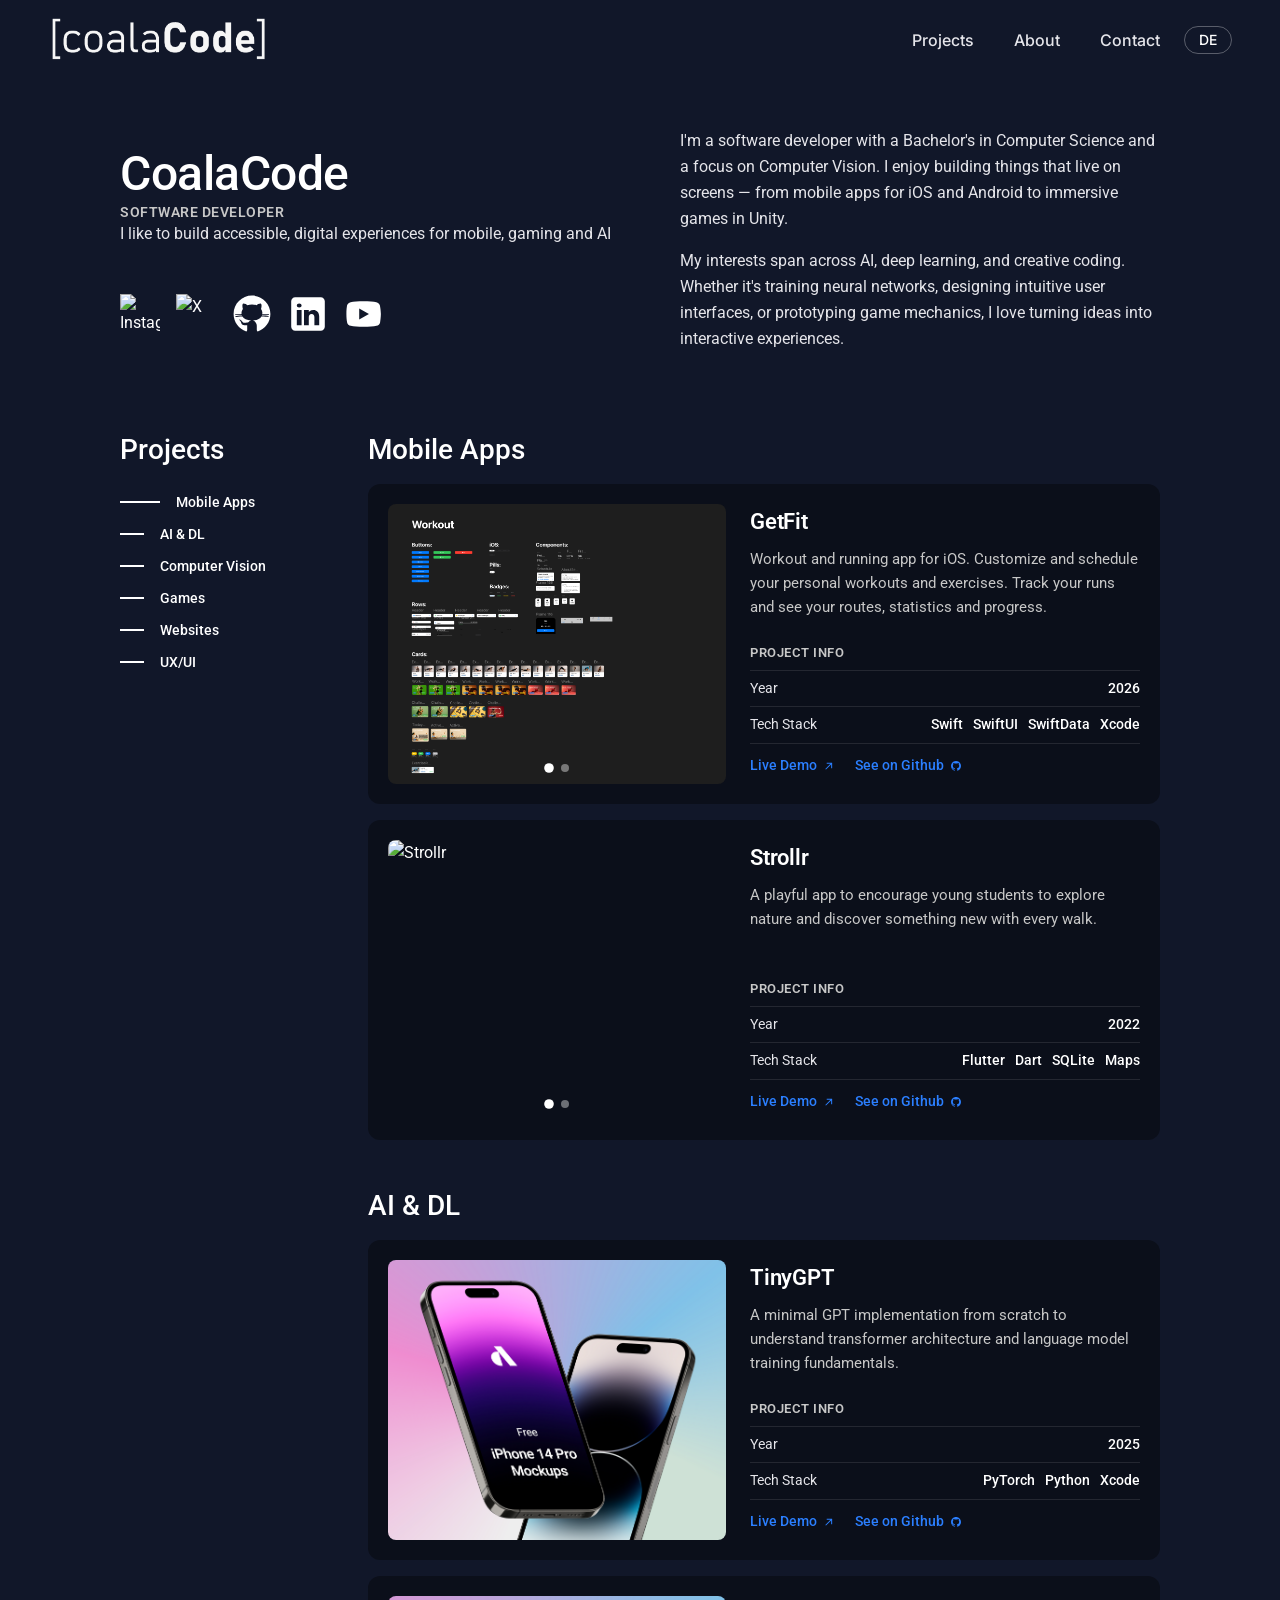
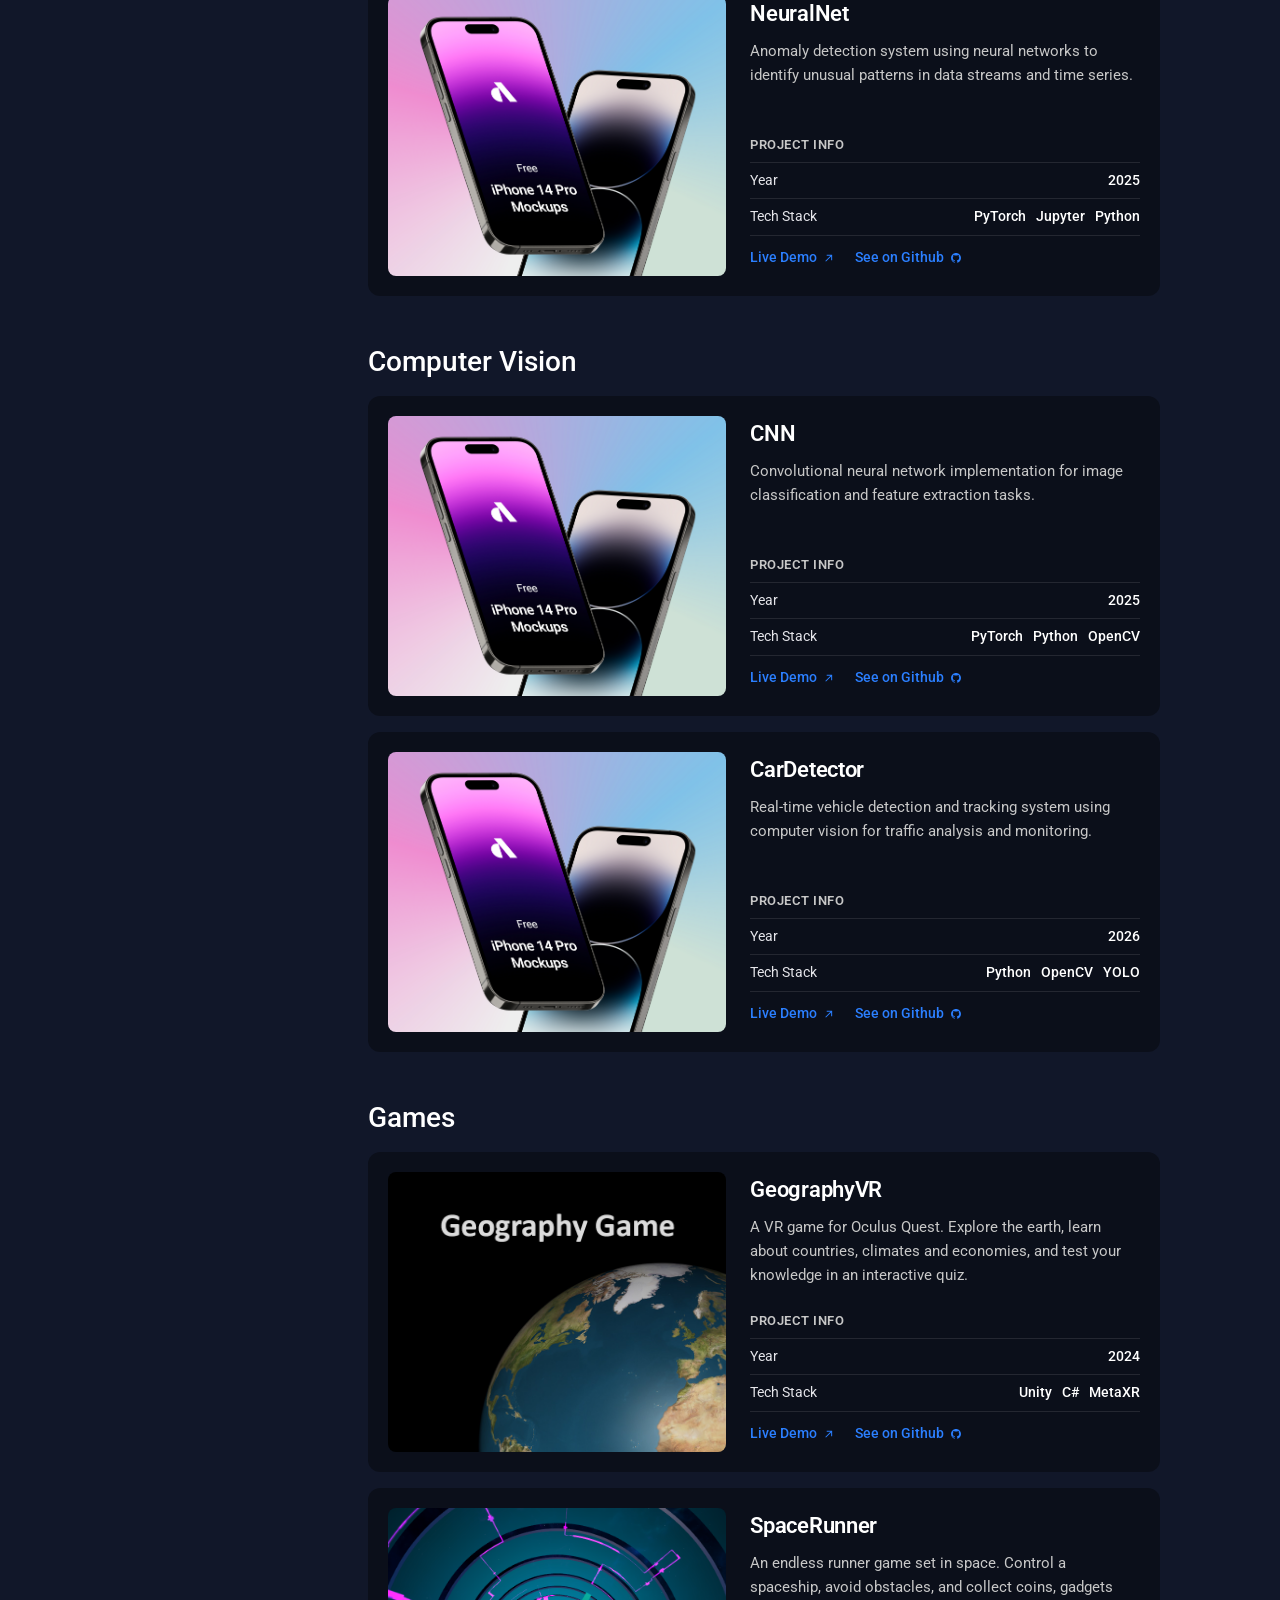
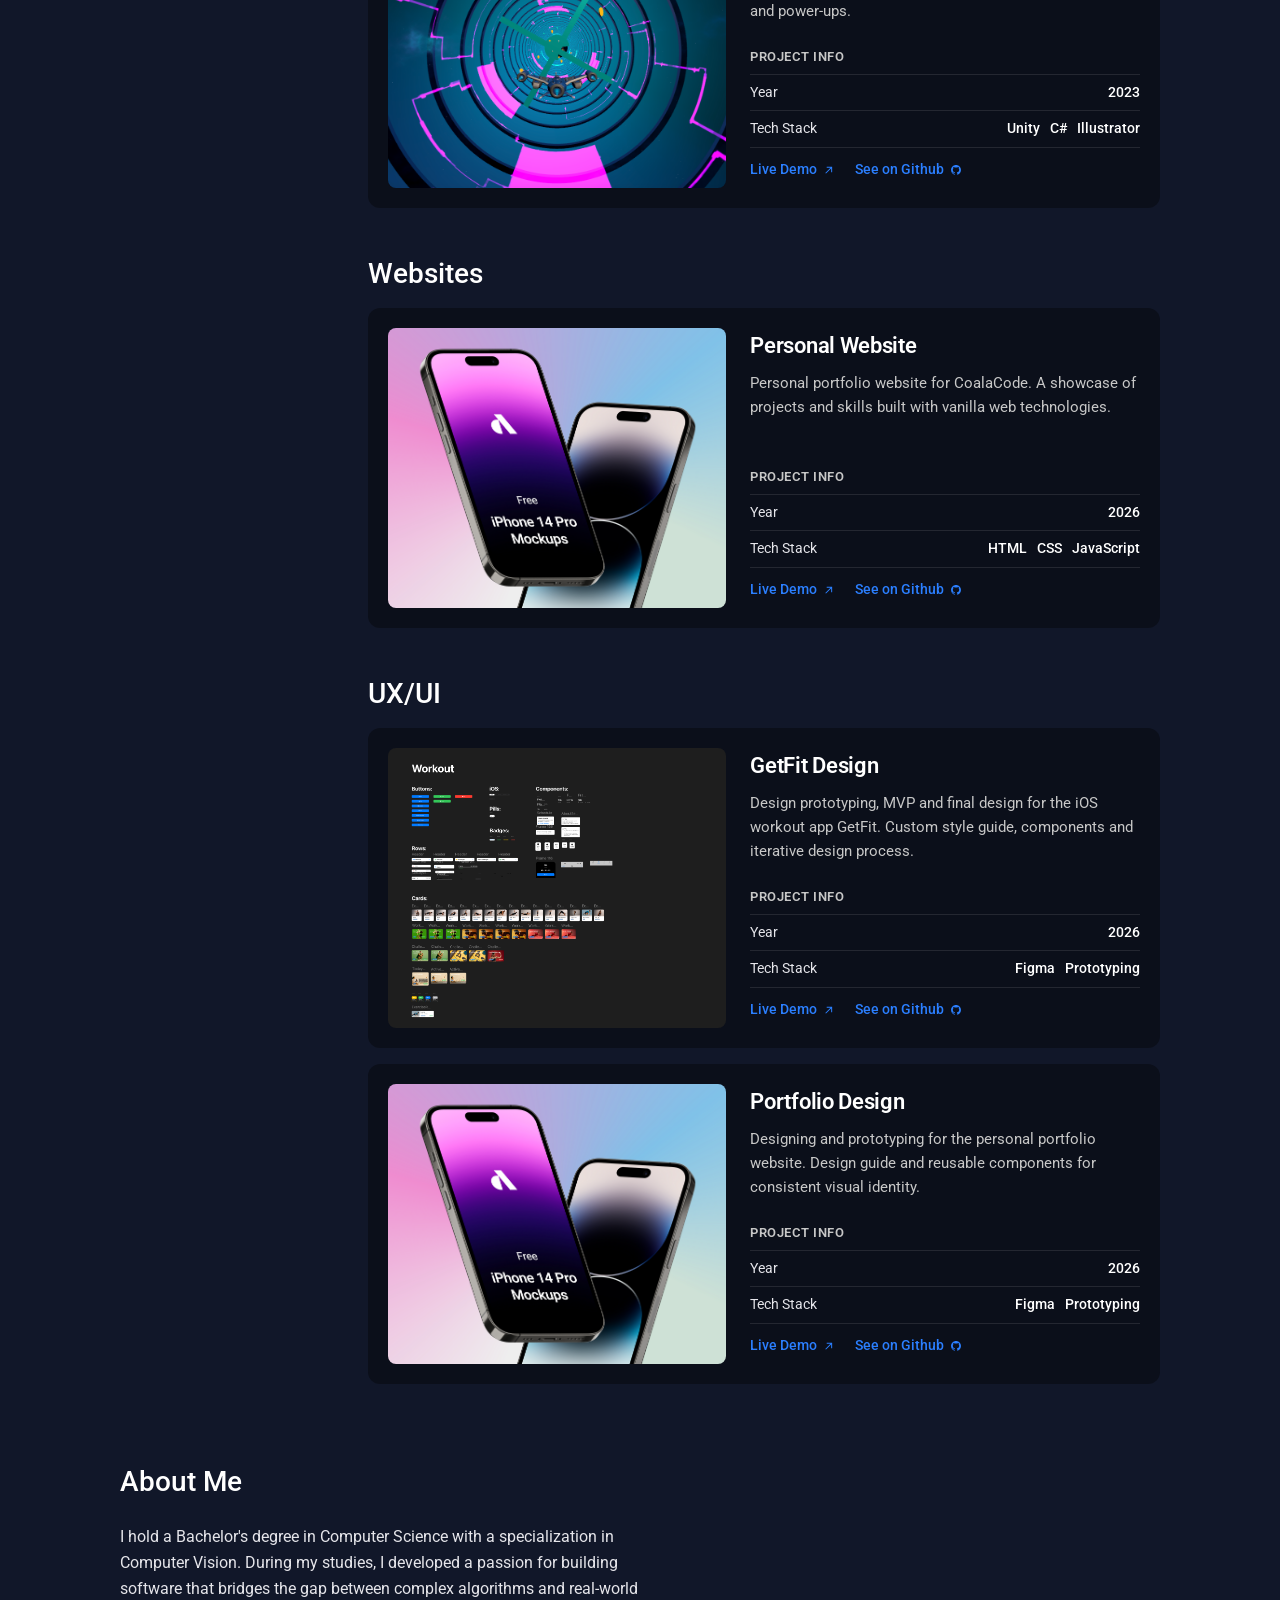
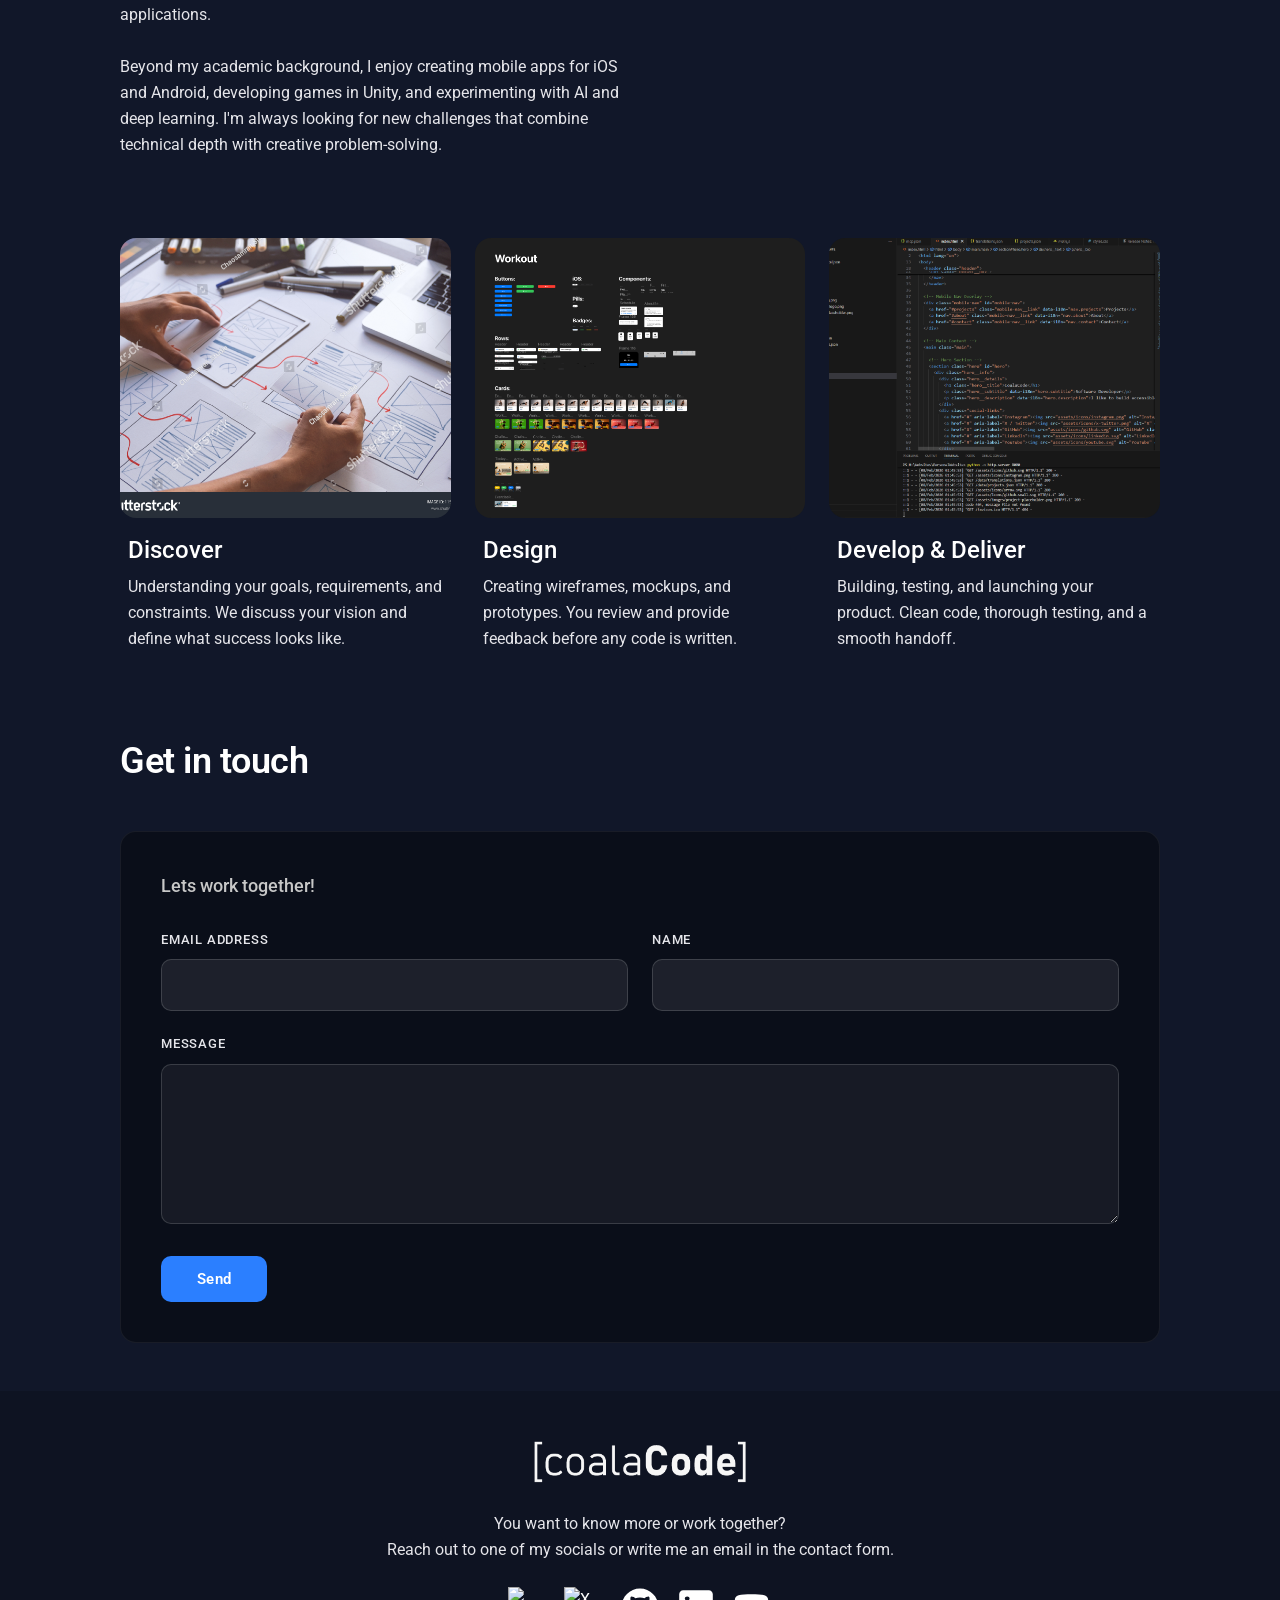
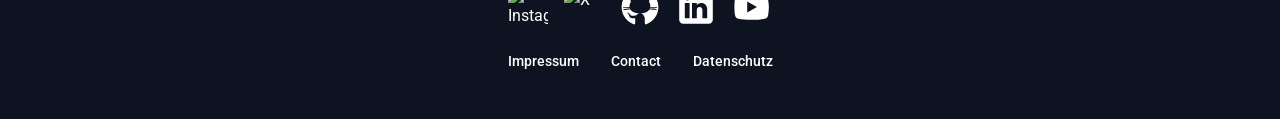
==== index.html @ c2a32855 "Basic Website Setup" ====
<!DOCTYPE html>
<html lang="en">
<head>
  <meta charset="UTF-8">
  <meta name="viewport" content="width=device-width, initial-scale=1.0">
  <title>CoalaCode - Software Developer</title>
  <meta name="description" content="CoalaCode - Software Developer portfolio. Building accessible, digital experiences for mobile, gaming and AI.">
  <link rel="preconnect" href="https://fonts.googleapis.com">
  <link rel="preconnect" href="https://fonts.gstatic.com" crossorigin>
  <link href="https://fonts.googleapis.com/css2?family=Inter:wght@400;500&family=Roboto:wght@400;500;600&display=swap" rel="stylesheet">
  <link rel="stylesheet" href="css/styles.css">
</head>
<body>

  <div id="top"></div>

  <!-- Header -->
  <header class="header">
    <a href="#top" class="header__logo-link">
      <img src="assets/images/personal-logo.png" alt="CoalaCode Logo" class="header__logo">
    </a>
    <nav class="header__nav">
      <div class="header__links">
        <a href="#projects" class="header__link" data-i18n="nav.projects">Projects</a>
        <a href="#about" class="header__link" data-i18n="nav.about">About</a>
        <a href="#contact" class="header__link" data-i18n="nav.contact">Contact</a>
      </div>
      <span class="header__lang" id="lang-toggle">DE</span>
      <button class="header__hamburger" aria-label="Toggle menu">
        <span></span>
        <span></span>
        <span></span>
      </button>
    </nav>
  </header>

  <!-- Mobile Nav Overlay -->
  <div class="mobile-nav" id="mobile-nav">
    <a href="#projects" class="mobile-nav__link" data-i18n="nav.projects">Projects</a>
    <a href="#about" class="mobile-nav__link" data-i18n="nav.about">About</a>
    <a href="#contact" class="mobile-nav__link" data-i18n="nav.contact">Contact</a>
  </div>

  <!-- Main Content -->
  <main class="main">

    <!-- Hero Section -->
    <section class="hero" id="hero">
      <div class="hero__info">
        <div class="hero__details">
          <h1 class="hero__title">CoalaCode</h1>
          <p class="hero__subtitle" data-i18n="hero.subtitle">Software Developer</p>
          <p class="hero__description" data-i18n="hero.description">I like to build accessible, digital experiences for mobile, gaming and AI</p>
        </div>
        <div class="social-links">
          <a href="#" aria-label="Instagram"><img src="assets/icons/instagram.png" alt="Instagram" class="social-links__icon"></a>
          <a href="#" aria-label="X / Twitter"><img src="assets/icons/x-twitter.png" alt="X" class="social-links__icon"></a>
          <a href="#" aria-label="GitHub"><img src="assets/icons/github.svg" alt="GitHub" class="social-links__icon"></a>
          <a href="#" aria-label="LinkedIn"><img src="assets/icons/linkedin.svg" alt="LinkedIn" class="social-links__icon"></a>
          <a href="#" aria-label="YouTube"><img src="assets/icons/youtube.svg" alt="YouTube" class="social-links__icon"></a>
        </div>
      </div>
      <div class="hero__text">
        <p class="hero__bio" data-i18n="hero.bio1">I'm a software developer with a Bachelor's in Computer Science and a focus on Computer Vision. I enjoy building things that live on screens — from mobile apps for iOS and Android to immersive games in Unity.</p>
        <p class="hero__bio" data-i18n="hero.bio2">My interests span across AI, deep learning, and creative coding. Whether it's training neural networks, designing intuitive user interfaces, or prototyping game mechanics, I love turning ideas into interactive experiences.</p>
      </div>
    </section>

    <!-- Projects Section -->
    <section class="projects" id="projects">
      <aside class="project-list">
        <h2 class="project-list__title" data-i18n="projectList.title">Projects</h2>
        <nav class="project-list__categories" id="project-categories">
          <!-- Categories rendered by JS -->
        </nav>
      </aside>
      <div class="project-cards" id="project-cards">
        <!-- Project cards rendered by JS -->
      </div>
    </section>

    <!-- About Section -->
    <section class="about" id="about">
      <h2 class="about__title" data-i18n="about.title">Hallo</h2>
      <div class="about__text">
        <p data-i18n="about.text1">I hold a Bachelor's degree in Computer Science with a specialization in Computer Vision. During my studies, I developed a passion for building software that bridges the gap between complex algorithms and real-world applications.</p>
        <br>
        <p data-i18n="about.text2">Beyond my academic background, I enjoy creating mobile apps for iOS and Android, developing games in Unity, and experimenting with AI and deep learning. I'm always looking for new challenges that combine technical depth with creative problem-solving.</p>
      </div>
    </section>

    <!-- How I Build Section -->
    <section class="build">
      <div class="build-card">
        <div class="build-card__image-wrapper">
          <img src="assets/images/build-img.png" alt="Build step 1" class="build-card__image">
        </div>
        <div class="build-card__content">
          <h3 class="build-card__title" data-i18n="build.step1Title">Discover</h3>
          <p class="build-card__description" data-i18n="build.step1Desc">Understanding your goals, requirements, and constraints. We discuss your vision and define what success looks like.</p>
        </div>
      </div>
      <div class="build-card">
        <div class="build-card__image-wrapper">
          <img src="assets/images/FigmaWorkouts.png" alt="Build step 2" class="build-card__image">
        </div>
        <div class="build-card__content">
          <h3 class="build-card__title" data-i18n="build.step2Title">Design</h3>
          <p class="build-card__description" data-i18n="build.step2Desc">Creating wireframes, mockups, and prototypes. You review and provide feedback before any code is written.</p>
        </div>
      </div>
      <div class="build-card">
        <div class="build-card__image-wrapper">
          <img src="assets/images/VSCodeFull.png" alt="Build step 3" class="build-card__image">
        </div>
        <div class="build-card__content">
          <h3 class="build-card__title" data-i18n="build.step3Title">Develop & Deliver</h3>
          <p class="build-card__description" data-i18n="build.step3Desc">Building, testing, and launching your product. Clean code, thorough testing, and a smooth handoff.</p>
        </div>
      </div>
    </section>

    <!-- Contact Section -->
    <section class="contact" id="contact">
      <h2 class="contact__title" data-i18n="contact.title">Get in touch</h2>
      <form class="contact__form" action="https://formspree.io/f/xpqzpgpw" method="POST">
        <p class="contact__form-intro" data-i18n="contact.intro">Lets work together!</p>
        <div class="contact__field">
          <label class="contact__label" for="email" data-i18n="contact.emailLabel">Email Address</label>
          <input class="contact__input" type="email" id="email" name="email" required>
        </div>
        <div class="contact__field">
          <label class="contact__label" for="name" data-i18n="contact.nameLabel">Name</label>
          <input class="contact__input" type="text" id="name" name="name" required>
        </div>
        <div class="contact__field contact__field--message">
          <label class="contact__label" for="message" data-i18n="contact.messageLabel">Message</label>
          <textarea class="contact__textarea" id="message" name="message" required></textarea>
        </div>
        <div class="contact__submit-row">
          <button class="contact__submit" type="submit" data-i18n="contact.send">Send</button>
        </div>
      </form>
    </section>

  </main>

  <!-- Footer -->
  <footer class="footer">
    <img src="assets/images/personal-logo.png" alt="CoalaCode Logo" class="footer__logo">
    <p class="footer__text" data-i18n-html="footer.text">You want to know more or work together?<br>Reach out to one of my socials or write me an email in the contact form.</p>
    <div class="social-links">
      <a href="#" aria-label="Instagram"><img src="assets/icons/instagram.png" alt="Instagram" class="social-links__icon"></a>
      <a href="#" aria-label="X / Twitter"><img src="assets/icons/x-twitter.png" alt="X" class="social-links__icon"></a>
      <a href="#" aria-label="GitHub"><img src="assets/icons/github.svg" alt="GitHub" class="social-links__icon"></a>
      <a href="#" aria-label="LinkedIn"><img src="assets/icons/linkedin.svg" alt="LinkedIn" class="social-links__icon"></a>
      <a href="#" aria-label="YouTube"><img src="assets/icons/youtube.svg" alt="YouTube" class="social-links__icon"></a>
    </div>
    <nav class="footer__legal">
      <a href="#" class="footer__legal-link" data-i18n="footer.impressum">Impressum</a>
      <a href="#contact" class="footer__legal-link" data-i18n="footer.contact">Contact</a>
      <a href="#" class="footer__legal-link" data-i18n="footer.datenschutz">Datenschutz</a>
    </nav>
  </footer>

  <script src="js/main.js"></script>
</body>
</html>
---- css/styles.css ----
/* ========================================
   CSS Custom Properties
   ======================================== */
:root {
  /* Colors */
  --color-bg: #111729;
  --color-card-bg: rgba(0, 0, 0, 0.37);
  --color-card-bg-light: rgba(0, 0, 0, 0.18);
  --color-white: #ffffff;
  --color-offwhite: #c7c7c7;
  --color-gray-light: #e5e5ea;
  --color-gray-dark: #484848;
  --color-blue: #2b7fff;
  --color-input-bg: #f7f7f7;

  /* Fonts */
  --font-roboto: 'Roboto', sans-serif;
  --font-inter: 'Inter', sans-serif;

  /* Spacing (8px base scale) */
  --spacing-xs: 4px;
  --spacing-sm: 8px;
  --spacing-md: 16px;
  --spacing-lg: 24px;
  --spacing-xl: 48px;
  --spacing-xxl: 80px;

  /* Border radius */
  --radius-sm: 4px;
  --radius-md: 8px;
  --radius-lg: 16px;
  --radius-pill: 100px;

  /* Max width */
  --max-width: 1440px;
}

/* ========================================
   Reset & Base
   ======================================== */
*,
*::before,
*::after {
  margin: 0;
  padding: 0;
  box-sizing: border-box;
}

html {
  scroll-behavior: smooth;
  scroll-padding-top: 80px;
}

body {
  font-family: var(--font-roboto);
  background-color: var(--color-bg);
  color: var(--color-white);
  line-height: 1.6;
  -webkit-font-smoothing: antialiased;
  -moz-osx-font-smoothing: grayscale;
}

a {
  text-decoration: none;
  color: inherit;
}

ul, ol {
  list-style: none;
}

img {
  max-width: 100%;
  display: block;
}

/* ========================================
   Header
   ======================================== */
.header {
  display: flex;
  align-items: center;
  justify-content: space-between;
  padding: 16px 48px;
  max-width: var(--max-width);
  margin: 0 auto;
  width: 100%;
  position: sticky;
  top: 0;
  z-index: 100;
  background-color: var(--color-bg);
}

.header__logo {
  height: 48px;
  width: auto;
}

.header__nav {
  display: flex;
  align-items: center;
  gap: var(--spacing-lg);
}

.header__links {
  display: flex;
  align-items: center;
  gap: 40px;
}

.header__link {
  font-family: var(--font-inter);
  font-weight: 500;
  font-size: 16px;
  line-height: 24px;
  color: var(--color-gray-light);
  transition: opacity 0.2s ease;
}

.header__link:hover {
  opacity: 0.7;
}

/* Language Toggle */
.header__lang {
  font-family: var(--font-inter);
  font-weight: 500;
  font-size: 14px;
  line-height: 1;
  color: var(--color-white);
  cursor: pointer;
  border: 1.5px solid rgba(255, 255, 255, 0.3);
  border-radius: var(--radius-pill);
  padding: 6px 14px;
  transition: border-color 0.2s ease, background-color 0.2s ease;
  user-select: none;
}

.header__lang:hover {
  border-color: var(--color-blue);
  background-color: rgba(43, 127, 255, 0.1);
}

/* ========================================
   Main Content
   ======================================== */
.main {
  display: flex;
  flex-direction: column;
  gap: var(--spacing-xxl);
  padding: var(--spacing-xl) 120px;
  max-width: var(--max-width);
  margin: 0 auto;
  width: 100%;
}

/* ========================================
   Hero Section
   ======================================== */
.hero {
  display: flex;
  align-items: center;
  justify-content: space-between;
  gap: var(--spacing-xl);
}

.hero__info {
  display: flex;
  flex-direction: column;
  gap: var(--spacing-xl);
}

.hero__title {
  font-family: var(--font-roboto);
  font-weight: 500;
  font-size: 48px;
  line-height: 1.15;
  letter-spacing: -0.5px;
}

.hero__subtitle {
  font-family: var(--font-roboto);
  font-weight: 600;
  font-size: 14px;
  line-height: 20px;
  letter-spacing: 0.5px;
  text-transform: uppercase;
  color: var(--color-offwhite);
}

.hero__description {
  font-family: var(--font-roboto);
  font-weight: 400;
  font-size: 16px;
  line-height: 24px;
  color: var(--color-gray-light);
}

.hero__text {
  display: flex;
  flex-direction: column;
  gap: var(--spacing-md);
  max-width: 480px;
}

.hero__bio {
  font-family: var(--font-roboto);
  font-weight: 400;
  font-size: 16px;
  line-height: 26px;
  color: var(--color-gray-light);
}

.hero__bio a {
  color: var(--color-blue);
}

.hero__bio a:hover {
  text-decoration: underline;
}

/* ========================================
   Social Media Links
   ======================================== */
.social-links {
  display: flex;
  align-items: center;
  gap: var(--spacing-md);
}

.social-links__icon {
  width: 40px;
  height: 40px;
  transition: opacity 0.2s ease;
}

.social-links__icon:hover {
  opacity: 0.7;
}

/* ========================================
   Projects Section
   ======================================== */
.projects {
  display: flex;
  gap: var(--spacing-xl);
  align-items: flex-start;
}

/* Project List (Left Sidebar) */
.project-list {
  display: flex;
  flex-direction: column;
  gap: var(--spacing-lg);
  flex-shrink: 0;
  position: sticky;
  top: 80px;
  align-self: flex-start;
  width: 200px;
}

.project-list__title {
  font-weight: 500;
  font-size: 28px;
  line-height: 36px;
}

.project-list__categories {
  display: flex;
  flex-direction: column;
  gap: 12px;
}

.project-list__category {
  display: flex;
  align-items: center;
  gap: var(--spacing-md);
  cursor: pointer;
  transition: opacity 0.2s ease;
}

.project-list__category:hover {
  opacity: 0.7;
}

.project-list__category-line {
  width: 24px;
  height: 2px;
  background-color: var(--color-white);
  transition: width 0.3s ease;
}

.project-list__category--active .project-list__category-line {
  width: 40px;
}

.project-list__category-name {
  font-weight: 500;
  font-size: 14px;
  line-height: 20px;
  color: var(--color-white);
}

/* Project Cards Container */
.project-cards {
  display: flex;
  flex-direction: column;
  gap: var(--spacing-xl);
  flex: 1;
}

.project-category {
  display: flex;
  flex-direction: column;
  gap: var(--spacing-md);
}

.project-category__title {
  font-weight: 500;
  font-size: 28px;
  line-height: 36px;
}

/* Project Card */
.project-card {
  display: flex;
  gap: var(--spacing-lg);
  align-items: stretch;
  padding: 20px;
  background: var(--color-card-bg);
  border-radius: 12px;
  min-height: 320px;
}

.project-card__image-wrapper {
  flex: 0 0 45%;
  border-radius: 8px;
  overflow: hidden;
  position: relative;
}

.project-card__image {
  width: 100%;
  height: 100%;
  object-fit: cover;
  position: absolute;
  top: 0;
  left: 0;
  opacity: 0;
  transition: opacity 0.3s ease, transform 0.3s ease;
  pointer-events: none;
}

.project-card__image--active {
  opacity: 1;
  pointer-events: auto;
}

.project-card:hover .project-card__image--active {
  transform: scale(1.03);
}

/* Carousel Arrows */
.project-card__arrow {
  position: absolute;
  top: 50%;
  transform: translateY(-50%);
  width: 36px;
  height: 36px;
  background: rgba(0, 0, 0, 0.5);
  border: none;
  border-radius: 50%;
  color: var(--color-white);
  cursor: pointer;
  display: flex;
  align-items: center;
  justify-content: center;
  opacity: 0;
  transition: opacity 0.2s ease, background-color 0.2s ease;
  z-index: 10;
}

.project-card__image-wrapper:hover .project-card__arrow {
  opacity: 1;
}

.project-card__arrow:hover {
  background: rgba(0, 0, 0, 0.7);
}

.project-card__arrow--prev {
  left: 12px;
}

.project-card__arrow--next {
  right: 12px;
}

/* Carousel Dots */
.project-card__dots {
  position: absolute;
  bottom: 12px;
  left: 50%;
  transform: translateX(-50%);
  display: flex;
  gap: 8px;
  z-index: 10;
}

.project-card__dot {
  width: 8px;
  height: 8px;
  border-radius: 50%;
  background: rgba(255, 255, 255, 0.4);
  cursor: pointer;
  transition: background-color 0.2s ease, transform 0.2s ease;
}

.project-card__dot:hover {
  background: rgba(255, 255, 255, 0.7);
}

.project-card__dot--active {
  background: var(--color-white);
  transform: scale(1.2);
}

.project-card__info {
  flex: 1;
  display: flex;
  flex-direction: column;
  justify-content: space-between;
  padding: 4px 0;
}

.project-card__header {
  font-weight: 600;
  font-size: 22px;
  line-height: 1.3;
  letter-spacing: -0.3px;
}

.project-card__description {
  font-weight: 400;
  font-size: 15px;
  line-height: 1.6;
  color: var(--color-offwhite);
  margin-top: 10px;
}

.project-card__details {
  display: flex;
  flex-direction: column;
  gap: 8px;
  margin-top: auto;
  padding-top: var(--spacing-md);
}

.project-card__details-title {
  font-weight: 600;
  font-size: 13px;
  line-height: 1.4;
  text-transform: uppercase;
  letter-spacing: 0.5px;
  color: var(--color-offwhite);
}

.project-card__details-list {
  border-bottom: 1px solid rgba(255, 255, 255, 0.1);
}

.project-card__detail-row {
  display: flex;
  align-items: center;
  justify-content: space-between;
  padding: 8px 0;
  border-top: 1px solid rgba(255, 255, 255, 0.1);
  font-size: 14px;
  line-height: 1.4;
}

.project-card__detail-label {
  color: var(--color-gray-light);
  font-weight: 400;
}

.project-card__detail-value {
  color: var(--color-white);
  font-weight: 500;
}

.project-card__detail-icons {
  display: flex;
  align-items: center;
  gap: 10px;
  flex-wrap: wrap;
  justify-content: flex-end;
}

.project-card__tech-icon {
  width: 20px;
  height: 20px;
}

/* Project Links */
.project-card__links {
  display: flex;
  align-items: center;
  gap: 20px;
  margin-top: 12px;
}

.project-card__link {
  display: flex;
  flex-direction: column;
  gap: 3px;
}

.project-card__link-content {
  display: flex;
  align-items: center;
  gap: 6px;
  color: var(--color-blue);
  font-size: 14px;
  font-weight: 500;
  line-height: 1.4;
}

.project-card__link-icon {
  width: 12px;
  height: 12px;
}

.project-card__link-underline {
  height: 1.5px;
  background-color: var(--color-blue);
  width: 100%;
  transform: scaleX(0);
  transform-origin: left;
  transition: transform 0.2s ease;
}

.project-card__link:hover .project-card__link-underline {
  transform: scaleX(1);
}

.project-card__link:hover .project-card__link-content {
  opacity: 1;
}

/* ========================================
   About Section
   ======================================== */
.about {
  display: flex;
  flex-direction: column;
  gap: var(--spacing-lg);
}

.about__title {
  font-weight: 500;
  font-size: 28px;
  line-height: 36px;
}

.about__text {
  font-weight: 400;
  font-size: 16px;
  line-height: 26px;
  max-width: 520px;
  color: var(--color-gray-light);
}

.about__text a {
  color: var(--color-blue);
}

.about__text a:hover {
  text-decoration: underline;
}

/* ========================================
   How I Build Section
   ======================================== */
.build {
  display: flex;
  gap: var(--spacing-lg);
  align-items: flex-start;
}

.build-card {
  display: flex;
  flex-direction: column;
  gap: var(--spacing-sm);
  flex: 1;
}

.build-card__image-wrapper {
  width: 100%;
  height: 280px;
  border-radius: var(--radius-lg);
  overflow: hidden;
  position: relative;
}

.build-card__image {
  width: 100%;
  height: 100%;
  object-fit: cover;
}

.build-card__content {
  display: flex;
  flex-direction: column;
  gap: var(--spacing-sm);
  padding: var(--spacing-sm);
}

.build-card__title {
  font-weight: 500;
  font-size: 24px;
  line-height: 32px;
}

.build-card__description {
  font-weight: 400;
  font-size: 16px;
  line-height: 26px;
  color: var(--color-gray-light);
}

/* ========================================
   Contact Section
   ======================================== */
.contact {
  display: flex;
  flex-direction: column;
  gap: var(--spacing-xl);
  width: 100%;
}

.contact__title {
  font-weight: 600;
  font-size: 36px;
  line-height: 1.2;
  letter-spacing: -0.5px;
}

.contact__form {
  display: grid;
  grid-template-columns: 1fr 1fr;
  gap: var(--spacing-lg);
  background: var(--color-card-bg);
  padding: 40px;
  border-radius: 16px;
  border: 1px solid rgba(255, 255, 255, 0.06);
}

.contact__form-intro {
  grid-column: 1 / -1;
  font-weight: 500;
  font-size: 18px;
  line-height: 1.5;
  color: var(--color-offwhite);
  margin-bottom: var(--spacing-sm);
}

.contact__field {
  display: flex;
  flex-direction: column;
  gap: 10px;
}

.contact__field--message {
  grid-column: 1 / -1;
}

.contact__label {
  font-weight: 500;
  font-size: 13px;
  line-height: 1.4;
  text-transform: uppercase;
  letter-spacing: 0.8px;
  color: var(--color-gray-light);
}

.contact__input {
  background: rgba(255, 255, 255, 0.08);
  border: 1px solid rgba(255, 255, 255, 0.15);
  border-radius: 10px;
  padding: 14px 18px;
  font-family: var(--font-roboto);
  font-size: 16px;
  color: var(--color-white);
  height: 52px;
  outline: none;
  transition: border-color 0.2s ease, background-color 0.2s ease;
}

.contact__input::placeholder {
  color: var(--color-gray-light);
}

.contact__input:hover {
  border-color: rgba(255, 255, 255, 0.2);
}

.contact__input:focus {
  border-color: var(--color-blue);
  background: rgba(43, 127, 255, 0.05);
}

.contact__textarea {
  background: rgba(173, 173, 173, 0.08);
  border: 1px solid rgba(255, 255, 255, 0.15);
  border-radius: 10px;
  padding: 14px 18px;
  font-family: var(--font-roboto);
  font-size: 16px;
  color: var(--color-white);
  min-height: 160px;
  resize: vertical;
  outline: none;
  transition: border-color 0.2s ease, background-color 0.2s ease;
}

.contact__textarea::placeholder {
  color: var(--color-gray-light);
}

.contact__textarea:hover {
  border-color: rgba(255, 255, 255, 0.2);
}

.contact__textarea:focus {
  border-color: var(--color-blue);
  background: rgba(43, 127, 255, 0.05);
}

.contact__submit-row {
  grid-column: 1 / -1;
  display: flex;
  align-items: center;
  gap: var(--spacing-md);
  margin-top: var(--spacing-sm);
}

.contact__submit {
  background: var(--color-blue);
  color: var(--color-white);
  border: none;
  border-radius: 10px;
  padding: 14px 36px;
  font-family: var(--font-roboto);
  font-weight: 600;
  font-size: 15px;
  letter-spacing: 0.3px;
  cursor: pointer;
  transition: background-color 0.2s ease, transform 0.15s ease;
}

.contact__submit:hover {
  background: #3d8bff;
  transform: translateY(-1px);
}

.contact__submit:active {
  transform: translateY(0);
}

/* ========================================
   Footer
   ======================================== */
.footer {
  background: var(--color-card-bg-light);
  display: flex;
  flex-direction: column;
  gap: var(--spacing-lg);
  align-items: center;
  padding: var(--spacing-xl) var(--spacing-md);
  width: 100%;
}

.footer__logo {
  height: 48px;
  width: auto;
}

.footer__text {
  font-weight: 400;
  font-size: 16px;
  line-height: 26px;
  text-align: center;
  max-width: 560px;
  color: var(--color-gray-light);
}

.footer__legal {
  display: flex;
  align-items: center;
  gap: 32px;
}

.footer__legal-link {
  font-weight: 500;
  font-size: 14px;
  line-height: 20px;
  color: var(--color-white);
  transition: opacity 0.2s ease;
}

.footer__legal-link:hover {
  opacity: 0.7;
}

/* ========================================
   Hamburger Menu (hidden on desktop)
   ======================================== */
.header__hamburger {
  display: none;
  flex-direction: column;
  justify-content: center;
  gap: 5px;
  background: none;
  border: none;
  cursor: pointer;
  padding: 4px;
}

.header__hamburger span {
  display: block;
  width: 24px;
  height: 2px;
  background-color: var(--color-white);
  transition: transform 0.3s ease, opacity 0.3s ease;
}

.header__hamburger--active span:nth-child(1) {
  transform: translateY(7px) rotate(45deg);
}

.header__hamburger--active span:nth-child(2) {
  opacity: 0;
}

.header__hamburger--active span:nth-child(3) {
  transform: translateY(-7px) rotate(-45deg);
}

/* Mobile Nav Overlay */
.mobile-nav {
  display: none;
  flex-direction: column;
  align-items: center;
  gap: var(--spacing-lg);
  position: fixed;
  top: 0;
  left: 0;
  width: 100%;
  height: 100%;
  background-color: var(--color-bg);
  z-index: 90;
  padding-top: 100px;
}

.mobile-nav--open {
  display: flex;
}

.mobile-nav__link {
  font-family: var(--font-inter);
  font-weight: 500;
  font-size: 24px;
  color: var(--color-gray-light);
}

/* ========================================
   Responsive Design
   ======================================== */
@media (max-width: 1200px) {
  .main {
    padding: var(--spacing-xl) var(--spacing-xxl);
  }

  .header__links {
    gap: 32px;
  }
}

@media (max-width: 1024px) {
  .main {
    padding: var(--spacing-lg) var(--spacing-lg);
  }

  .header {
    padding: 16px 24px;
  }

  .header__links {
    gap: var(--spacing-lg);
  }

  .header__link {
    font-size: 15px;
  }

  .hero {
    flex-direction: column;
    align-items: flex-start;
  }

  .hero__text {
    max-width: 100%;
  }

  .build {
    flex-direction: column;
  }

  .about__text {
    max-width: 100%;
  }

  .contact__form {
    grid-template-columns: 1fr;
  }
}

@media (max-width: 768px) {
  html {
    scroll-padding-top: 60px;
  }

  .main {
    padding: var(--spacing-md) var(--spacing-md);
    gap: var(--spacing-xl);
  }

  .header {
    padding: 12px 16px;
  }

  .header__logo {
    height: 36px;
  }

  .header__links {
    display: none;
  }

  .header__hamburger {
    display: flex;
  }

  .header__lang {
    font-size: 13px;
    padding: 5px 12px;
  }

  .hero {
    flex-direction: column;
    align-items: flex-start;
  }

  .hero__text {
    max-width: 100%;
  }

  .hero__title {
    font-size: 36px;
  }

  /* Projects: stacked layout with sticky list */
  .projects {
    flex-direction: column;
    gap: var(--spacing-md);
  }

  .project-list {
    position: sticky;
    top: 60px;
    z-index: 50;
    background-color: var(--color-bg);
    padding-top: var(--spacing-sm);
    padding-bottom: var(--spacing-md);
    width: 100%;
    gap: var(--spacing-md);
  }

  .project-list__title {
    font-size: 22px;
  }

  .project-list__categories {
    flex-direction: column;
    gap: 8px;
  }

  .project-list__category-line {
    width: 20px;
  }

  .project-list__category--active .project-list__category-line {
    width: 32px;
  }

  .project-list__category-name {
    font-size: 13px;
  }

  .project-category__title {
    font-size: 22px;
  }

  .project-card {
    min-height: auto;
    flex-direction: column;
    padding: 16px;
    gap: var(--spacing-md);
    border-radius: 10px;
  }

  .project-card__image-wrapper {
    flex: none;
    width: 100%;
    height: 180px;
    min-height: 180px;
    border-radius: 8px;
  }

  .project-card__arrow {
    width: 32px;
    height: 32px;
    opacity: 1;
  }

  .project-card__arrow--prev {
    left: 8px;
  }

  .project-card__arrow--next {
    right: 8px;
  }

  .project-card__dots {
    bottom: 8px;
    gap: 6px;
  }

  .project-card__dot {
    width: 6px;
    height: 6px;
  }

  .project-card__info {
    gap: var(--spacing-md);
    padding: 0;
  }

  .project-card__header {
    font-size: 20px;
  }

  .project-card__description {
    font-size: 14px;
    margin-top: 8px;
  }

  .project-card__details {
    padding-top: var(--spacing-sm);
  }

  .project-card__links {
    margin-top: 10px;
  }

  .social-links__icon {
    width: 36px;
    height: 36px;
  }

  .build-card__image-wrapper {
    height: 200px;
  }

  /* Contact mobile */
  .contact__title {
    font-size: 28px;
  }

  .contact__form {
    padding: 24px;
    gap: var(--spacing-md);
    border-radius: 12px;
  }

  .contact__form-intro {
    font-size: 16px;
    margin-bottom: 0;
  }

  .contact__input {
    height: 48px;
    padding: 12px 16px;
    font-size: 16px;
    border-radius: 8px;
  }

  .contact__textarea {
    min-height: 140px;
    padding: 12px 16px;
    font-size: 16px;
    border-radius: 8px;
  }

  .contact__submit {
    width: 100%;
    padding: 14px 24px;
    border-radius: 8px;
  }

  .footer__legal {
    flex-direction: column;
    gap: var(--spacing-md);
  }
}

@media (max-width: 480px) {
  .hero__title {
    font-size: 32px;
  }

  .hero__info {
    gap: var(--spacing-lg);
  }

  .social-links__icon {
    width: 32px;
    height: 32px;
  }

  .social-links {
    gap: 12px;
  }
}
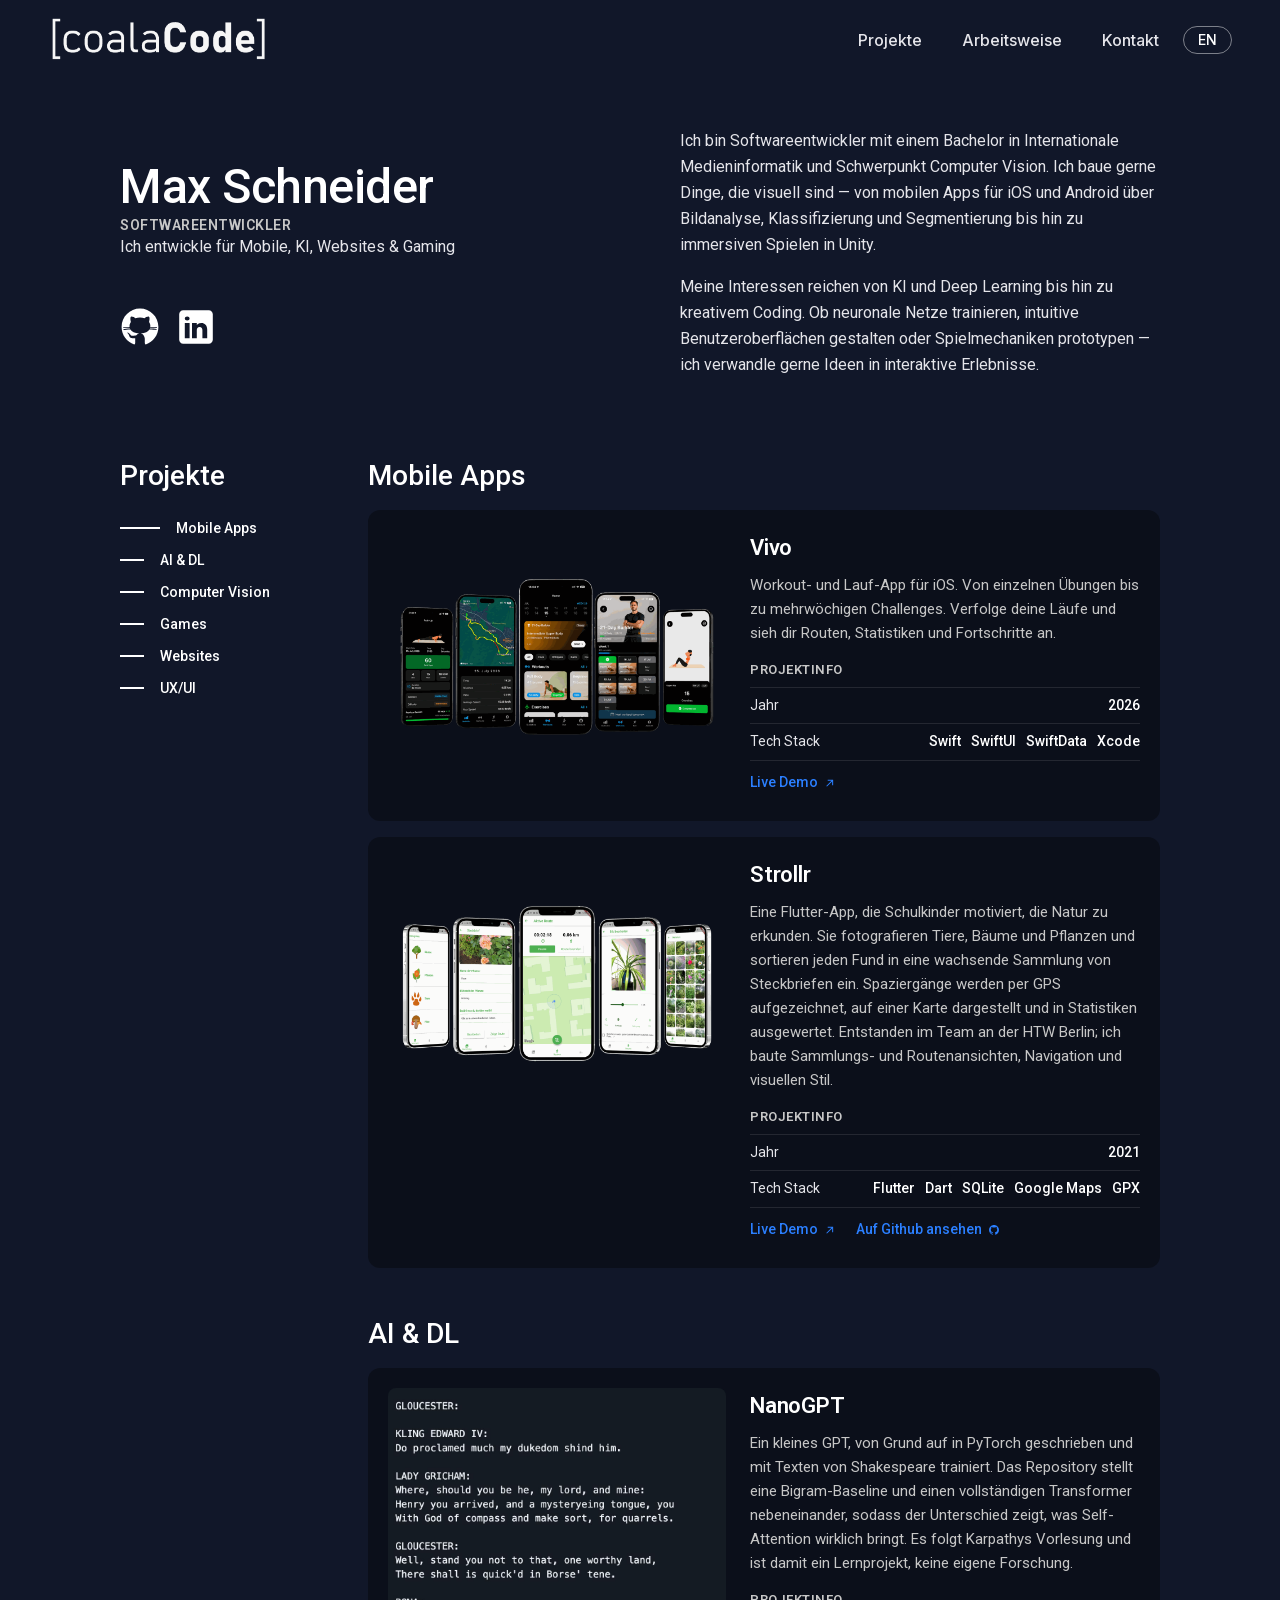
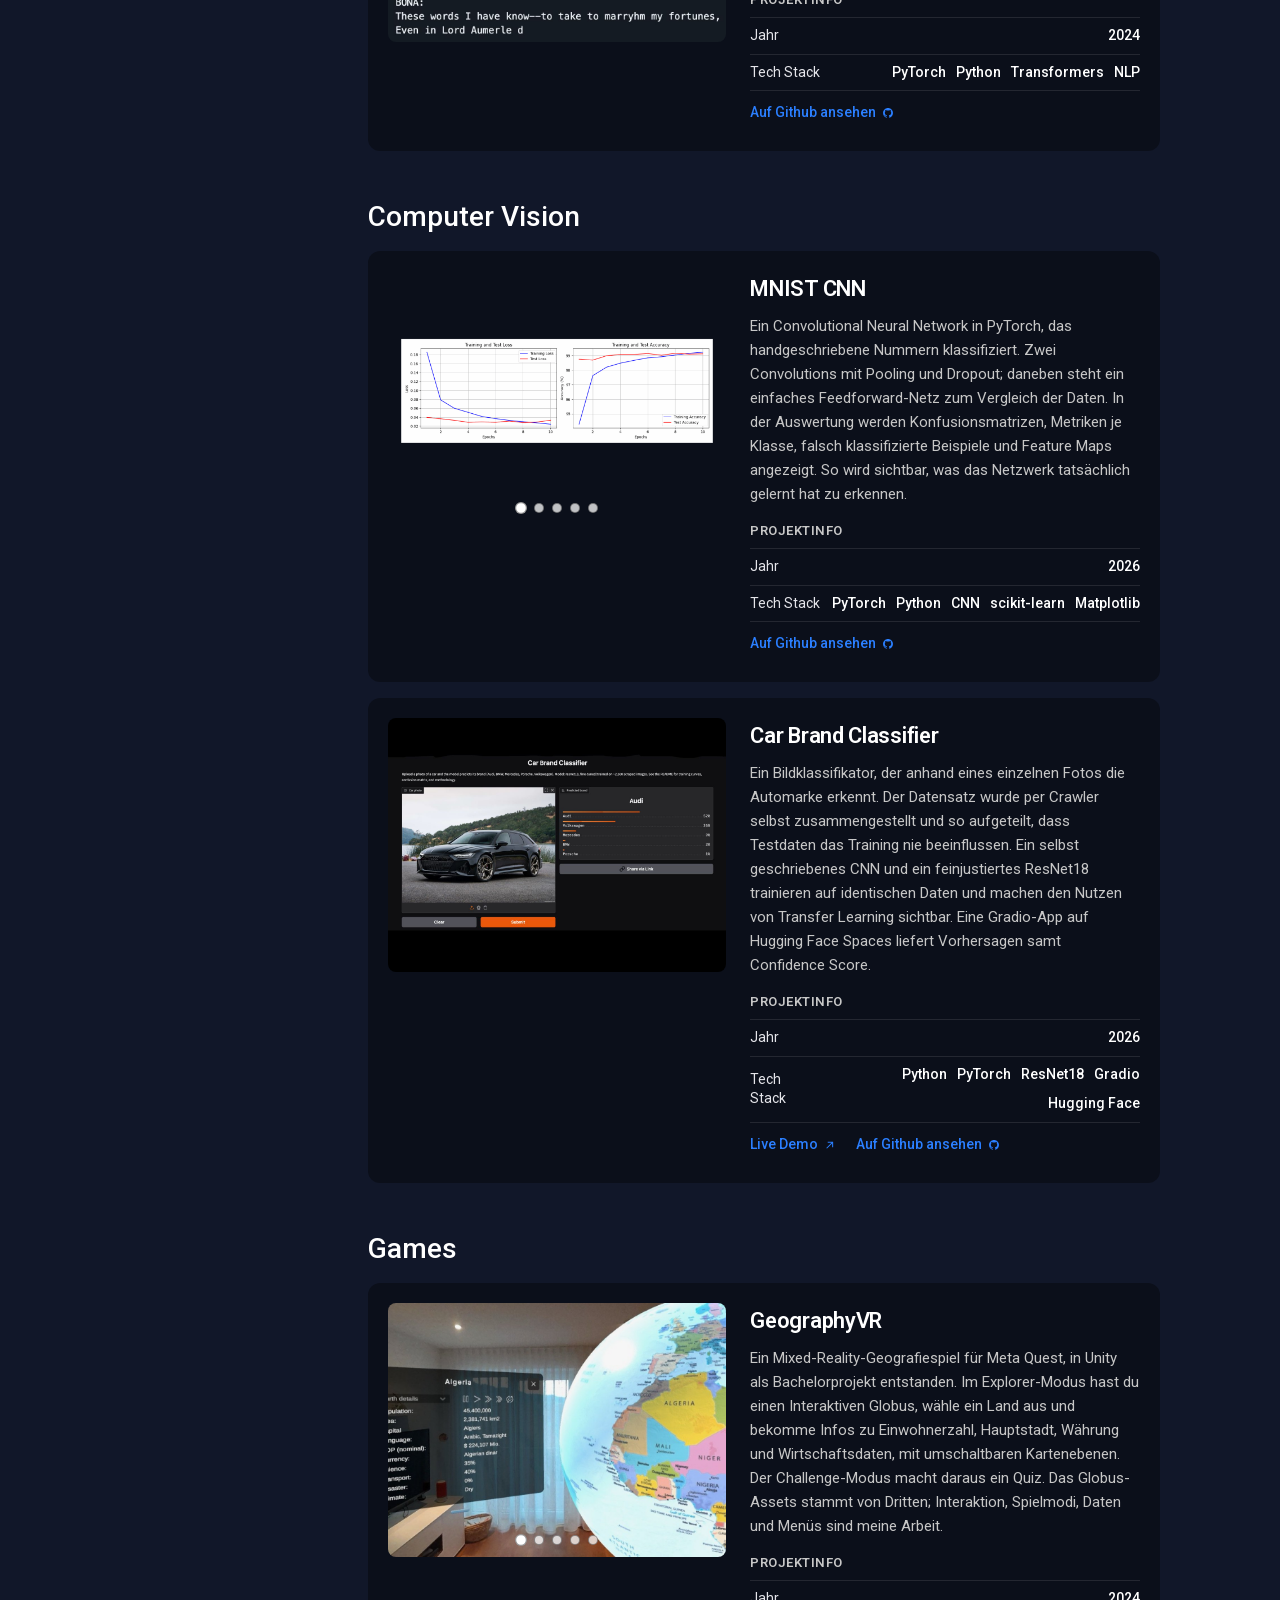
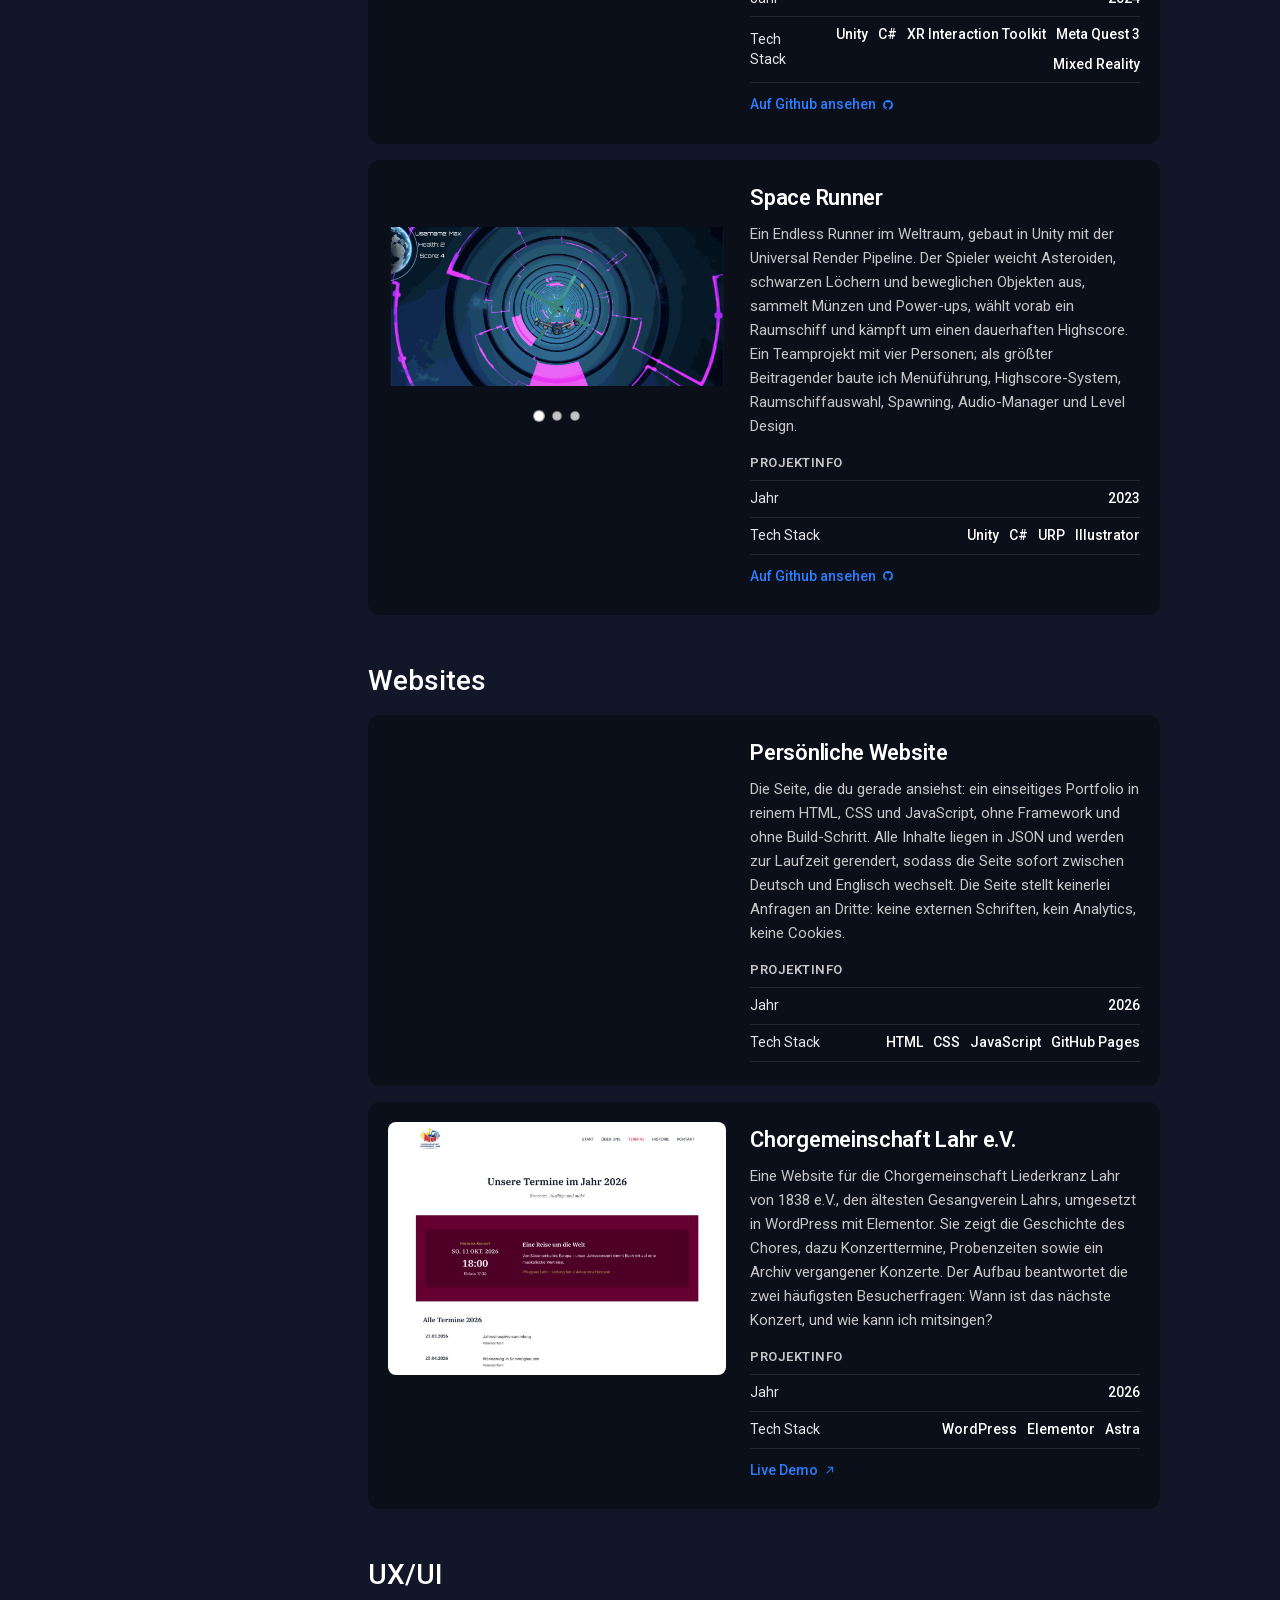
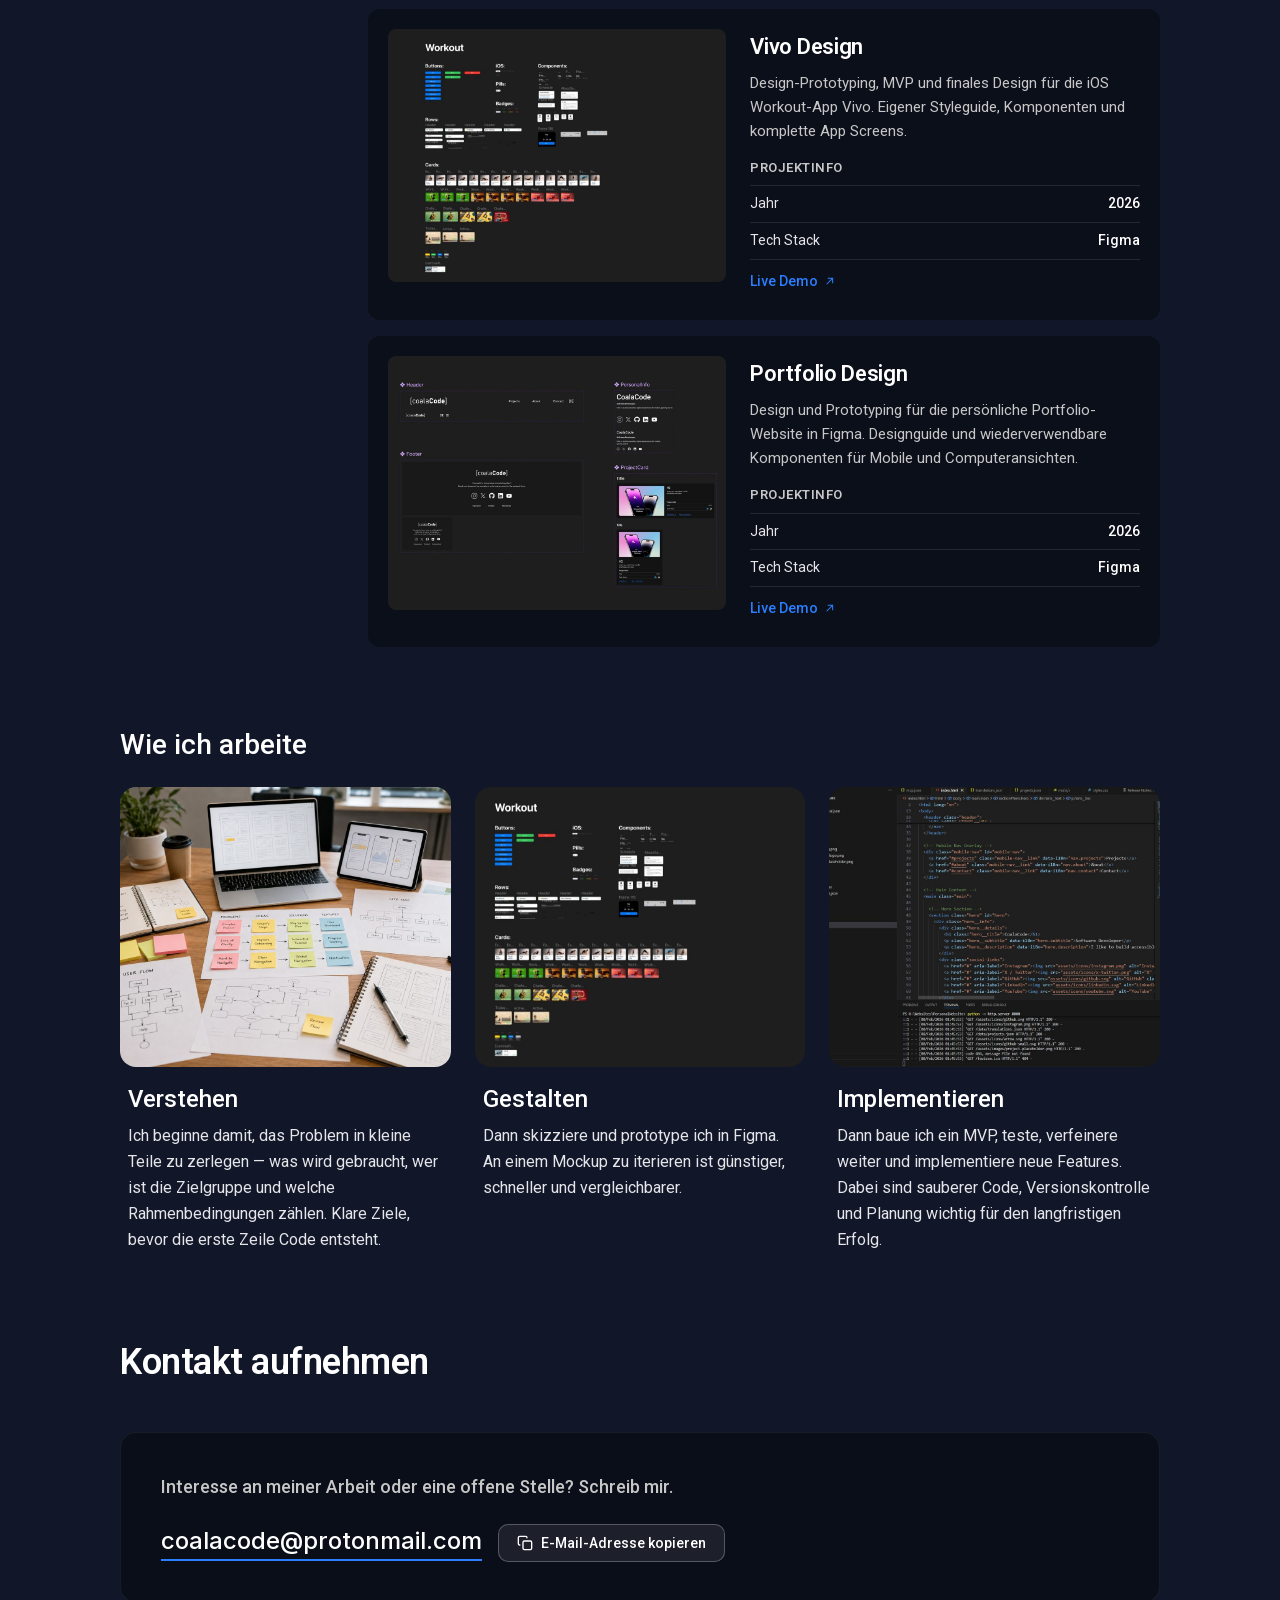
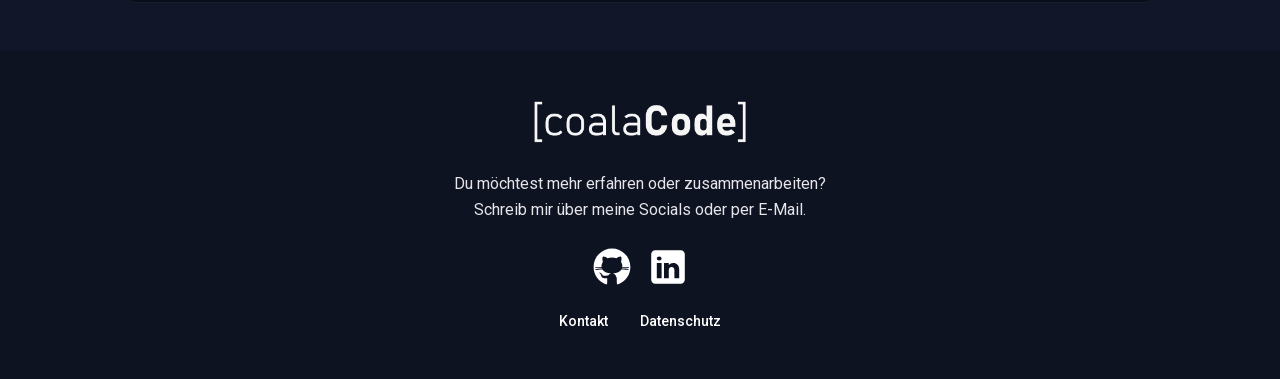
==== commit 785c9b76: "Version 1.0 of Website Added all Assets, cleaned up the code" ====
--- a/index.html
+++ b/index.html
@@ -3,30 +3,74 @@
 <head>
   <meta charset="UTF-8">
   <meta name="viewport" content="width=device-width, initial-scale=1.0">
-  <title>CoalaCode - Software Developer</title>
-  <meta name="description" content="CoalaCode - Software Developer portfolio. Building accessible, digital experiences for mobile, gaming and AI.">
-  <link rel="preconnect" href="https://fonts.googleapis.com">
-  <link rel="preconnect" href="https://fonts.gstatic.com" crossorigin>
-  <link href="https://fonts.googleapis.com/css2?family=Inter:wght@400;500&family=Roboto:wght@400;500;600&display=swap" rel="stylesheet">
+  <title>Max Schneider — Software Developer</title>
+  <meta name="description" content="Portfolio of Max Schneider (CoalaCode), a software developer building accessible digital experiences for mobile, gaming and AI.">
+
+  <link rel="canonical" href="https://coalacode.github.io/">
+
+  <!-- Open Graph / social sharing -->
+  <meta property="og:type" content="website">
+  <meta property="og:title" content="Max Schneider — Software Developer">
+  <meta property="og:description" content="Portfolio of Max Schneider (CoalaCode), a software developer building accessible digital experiences for mobile, gaming and AI.">
+  <meta property="og:url" content="https://coalacode.github.io/">
+  <meta property="og:image" content="https://coalacode.github.io/assets/images/og-card.png">
+  <meta property="og:image:width" content="1200">
+  <meta property="og:image:height" content="630">
+  <meta property="og:locale" content="en_US">
+  <meta property="og:locale:alternate" content="de_DE">
+  <meta name="twitter:card" content="summary_large_image">
+  <meta name="twitter:title" content="Max Schneider — Software Developer">
+  <meta name="twitter:description" content="Portfolio of Max Schneider (CoalaCode), a software developer building accessible digital experiences for mobile, gaming and AI.">
+  <meta name="twitter:image" content="https://coalacode.github.io/assets/images/og-card.png">
+
+  <!-- Icons -->
+  <link rel="icon" href="assets/icons/favicon.svg" type="image/svg+xml">
+  <link rel="icon" href="assets/icons/favicon-32.png" sizes="32x32" type="image/png">
+  <link rel="apple-touch-icon" href="assets/icons/apple-touch-icon.png">
+  <link rel="manifest" href="site.webmanifest">
+  <meta name="theme-color" content="#111729">
+
+  <!-- Fonts are self-hosted: no request leaves this origin. -->
+  <link rel="preload" href="assets/fonts/roboto-latin-var.woff2" as="font" type="font/woff2" crossorigin>
+  <link rel="preload" href="assets/fonts/inter-latin-var.woff2" as="font" type="font/woff2" crossorigin>
   <link rel="stylesheet" href="css/styles.css">
+
+  <script type="application/ld+json">
+  {
+    "@context": "https://schema.org",
+    "@type": "Person",
+    "name": "Max Schneider",
+    "alternateName": "CoalaCode",
+    "jobTitle": "Software Developer",
+    "url": "https://coalacode.github.io/",
+    "email": "mailto:coalacode@protonmail.com",
+    "knowsAbout": ["Software Development", "Computer Vision", "Mobile Development", "Deep Learning", "Game Development"],
+    "sameAs": [
+      "https://github.com/CoalaCode",
+      "https://www.linkedin.com/in/max-schneider-533742315/"
+    ]
+  }
+  </script>
 </head>
 <body>
+
+  <a class="skip-link" href="#main" data-i18n="a11y.skipToContent">Skip to main content</a>
 
   <div id="top"></div>
 
   <!-- Header -->
   <header class="header">
     <a href="#top" class="header__logo-link">
-      <img src="assets/images/personal-logo.png" alt="CoalaCode Logo" class="header__logo">
+      <img src="assets/images/personal-logo.png" alt="CoalaCode" class="header__logo" width="377" height="82" data-i18n-attr="alt:a11y.logo">
     </a>
-    <nav class="header__nav">
+    <nav class="header__nav" data-i18n-attr="aria-label:a11y.mainNav" aria-label="Main navigation">
       <div class="header__links">
         <a href="#projects" class="header__link" data-i18n="nav.projects">Projects</a>
-        <a href="#about" class="header__link" data-i18n="nav.about">About</a>
+        <a href="#how-i-work" class="header__link" data-i18n="nav.about">How I work</a>
         <a href="#contact" class="header__link" data-i18n="nav.contact">Contact</a>
       </div>
-      <span class="header__lang" id="lang-toggle">DE</span>
-      <button class="header__hamburger" aria-label="Toggle menu">
+      <button type="button" class="header__lang" id="lang-toggle" aria-label="Switch to German">DE</button>
+      <button type="button" class="header__hamburger" aria-controls="mobile-nav" aria-expanded="false" aria-label="Toggle menu" data-i18n-attr="aria-label:a11y.toggleMenu">
         <span></span>
         <span></span>
         <span></span>
@@ -35,33 +79,30 @@
   </header>
 
   <!-- Mobile Nav Overlay -->
-  <div class="mobile-nav" id="mobile-nav">
+  <nav class="mobile-nav" id="mobile-nav" aria-label="Mobile navigation" data-i18n-attr="aria-label:a11y.mobileNav">
     <a href="#projects" class="mobile-nav__link" data-i18n="nav.projects">Projects</a>
-    <a href="#about" class="mobile-nav__link" data-i18n="nav.about">About</a>
+    <a href="#how-i-work" class="mobile-nav__link" data-i18n="nav.about">How I work</a>
     <a href="#contact" class="mobile-nav__link" data-i18n="nav.contact">Contact</a>
-  </div>
+  </nav>
 
   <!-- Main Content -->
-  <main class="main">
+  <main class="main" id="main">
 
     <!-- Hero Section -->
     <section class="hero" id="hero">
       <div class="hero__info">
         <div class="hero__details">
-          <h1 class="hero__title">CoalaCode</h1>
+          <h1 class="hero__title">Max Schneider</h1>
           <p class="hero__subtitle" data-i18n="hero.subtitle">Software Developer</p>
-          <p class="hero__description" data-i18n="hero.description">I like to build accessible, digital experiences for mobile, gaming and AI</p>
+          <p class="hero__description" data-i18n="hero.description">I build for mobile, AI &amp; gaming</p>
         </div>
-        <div class="social-links">
-          <a href="#" aria-label="Instagram"><img src="assets/icons/instagram.png" alt="Instagram" class="social-links__icon"></a>
-          <a href="#" aria-label="X / Twitter"><img src="assets/icons/x-twitter.png" alt="X" class="social-links__icon"></a>
-          <a href="#" aria-label="GitHub"><img src="assets/icons/github.svg" alt="GitHub" class="social-links__icon"></a>
-          <a href="#" aria-label="LinkedIn"><img src="assets/icons/linkedin.svg" alt="LinkedIn" class="social-links__icon"></a>
-          <a href="#" aria-label="YouTube"><img src="assets/icons/youtube.svg" alt="YouTube" class="social-links__icon"></a>
+        <div class="social-links" role="list" aria-label="Social links" data-i18n-attr="aria-label:a11y.socialLinks">
+          <a href="https://github.com/CoalaCode" role="listitem" aria-label="GitHub" target="_blank" rel="noopener noreferrer"><img src="assets/icons/github.svg" alt="" class="social-links__icon" width="50" height="50"></a>
+          <a href="https://www.linkedin.com/in/max-schneider-533742315/" role="listitem" aria-label="LinkedIn" target="_blank" rel="noopener noreferrer"><img src="assets/icons/linkedin.svg" alt="" class="social-links__icon" width="50" height="50"></a>
         </div>
       </div>
       <div class="hero__text">
-        <p class="hero__bio" data-i18n="hero.bio1">I'm a software developer with a Bachelor's in Computer Science and a focus on Computer Vision. I enjoy building things that live on screens — from mobile apps for iOS and Android to immersive games in Unity.</p>
+        <p class="hero__bio" data-i18n="hero.bio1">I'm a software developer with a Bachelor's in Media Computer Science and a focus on Computer Vision. I enjoy building things that are visual — from mobile apps for iOS and Android, through image analysis, classification and segmentation, to immersive games in Unity.</p>
         <p class="hero__bio" data-i18n="hero.bio2">My interests span across AI, deep learning, and creative coding. Whether it's training neural networks, designing intuitive user interfaces, or prototyping game mechanics, I love turning ideas into interactive experiences.</p>
       </div>
     </section>
@@ -70,7 +111,7 @@
     <section class="projects" id="projects">
       <aside class="project-list">
         <h2 class="project-list__title" data-i18n="projectList.title">Projects</h2>
-        <nav class="project-list__categories" id="project-categories">
+        <nav class="project-list__categories" id="project-categories" aria-label="Project categories" data-i18n-attr="aria-label:a11y.projectNav">
           <!-- Categories rendered by JS -->
         </nav>
       </aside>
@@ -79,43 +120,36 @@
       </div>
     </section>
 
-    <!-- About Section -->
-    <section class="about" id="about">
-      <h2 class="about__title" data-i18n="about.title">Hallo</h2>
-      <div class="about__text">
-        <p data-i18n="about.text1">I hold a Bachelor's degree in Computer Science with a specialization in Computer Vision. During my studies, I developed a passion for building software that bridges the gap between complex algorithms and real-world applications.</p>
-        <br>
-        <p data-i18n="about.text2">Beyond my academic background, I enjoy creating mobile apps for iOS and Android, developing games in Unity, and experimenting with AI and deep learning. I'm always looking for new challenges that combine technical depth with creative problem-solving.</p>
-      </div>
-    </section>
-
-    <!-- How I Build Section -->
-    <section class="build">
-      <div class="build-card">
-        <div class="build-card__image-wrapper">
-          <img src="assets/images/build-img.png" alt="Build step 1" class="build-card__image">
+    <!-- How I Work Section -->
+    <section class="build" id="how-i-work">
+      <h2 class="build__title" data-i18n="build.title">How I work</h2>
+      <div class="build__cards">
+        <div class="build-card">
+          <div class="build-card__image-wrapper">
+            <img src="assets/images/Planning.jpg" alt="Notes and sketches from the planning stage of a project" class="build-card__image" width="1200" height="900" loading="lazy" decoding="async">
+          </div>
+          <div class="build-card__content">
+            <h3 class="build-card__title" data-i18n="build.step1Title">Understand</h3>
+            <p class="build-card__description" data-i18n="build.step1Desc">I start by breaking the problem into small pieces — what is needed, who the audience is, and which constraints count. Clear goals before the first line of code.</p>
+          </div>
         </div>
-        <div class="build-card__content">
-          <h3 class="build-card__title" data-i18n="build.step1Title">Discover</h3>
-          <p class="build-card__description" data-i18n="build.step1Desc">Understanding your goals, requirements, and constraints. We discuss your vision and define what success looks like.</p>
+        <div class="build-card">
+          <div class="build-card__image-wrapper">
+            <img src="assets/images/FigmaWorkouts.jpg" alt="A Figma canvas showing the component library and screen designs for the Vivo app" class="build-card__image" width="1200" height="818" loading="lazy" decoding="async">
+          </div>
+          <div class="build-card__content">
+            <h3 class="build-card__title" data-i18n="build.step2Title">Design</h3>
+            <p class="build-card__description" data-i18n="build.step2Desc">Then I sketch and prototype in Figma. Iterating on a mockup is cheaper, faster and easier to compare.</p>
+          </div>
         </div>
-      </div>
-      <div class="build-card">
-        <div class="build-card__image-wrapper">
-          <img src="assets/images/FigmaWorkouts.png" alt="Build step 2" class="build-card__image">
-        </div>
-        <div class="build-card__content">
-          <h3 class="build-card__title" data-i18n="build.step2Title">Design</h3>
-          <p class="build-card__description" data-i18n="build.step2Desc">Creating wireframes, mockups, and prototypes. You review and provide feedback before any code is written.</p>
-        </div>
-      </div>
-      <div class="build-card">
-        <div class="build-card__image-wrapper">
-          <img src="assets/images/VSCodeFull.png" alt="Build step 3" class="build-card__image">
-        </div>
-        <div class="build-card__content">
-          <h3 class="build-card__title" data-i18n="build.step3Title">Develop & Deliver</h3>
-          <p class="build-card__description" data-i18n="build.step3Desc">Building, testing, and launching your product. Clean code, thorough testing, and a smooth handoff.</p>
+        <div class="build-card">
+          <div class="build-card__image-wrapper">
+            <img src="assets/images/VSCodeFull.jpg" alt="A code editor open on the source of one of my projects" class="build-card__image" width="1200" height="860" loading="lazy" decoding="async">
+          </div>
+          <div class="build-card__content">
+            <h3 class="build-card__title" data-i18n="build.step3Title">Implement</h3>
+            <p class="build-card__description" data-i18n="build.step3Desc">Then I build an MVP, test, keep refining and add new features. Clean code, version control and planning are what carry it to long-term success.</p>
+          </div>
         </div>
       </div>
     </section>
@@ -123,43 +157,35 @@
     <!-- Contact Section -->
     <section class="contact" id="contact">
       <h2 class="contact__title" data-i18n="contact.title">Get in touch</h2>
-      <form class="contact__form" action="https://formspree.io/f/xpqzpgpw" method="POST">
-        <p class="contact__form-intro" data-i18n="contact.intro">Lets work together!</p>
-        <div class="contact__field">
-          <label class="contact__label" for="email" data-i18n="contact.emailLabel">Email Address</label>
-          <input class="contact__input" type="email" id="email" name="email" required>
+      <div class="contact__card">
+        <p class="contact__intro" data-i18n="contact.intro">Interested in my work, or want to talk about a role? Write me.</p>
+        <div class="contact__email-row">
+          <a class="contact__email" href="mailto:coalacode@protonmail.com">coalacode@protonmail.com</a>
+          <button type="button" class="contact__copy" data-email="coalacode@protonmail.com" aria-label="Copy email address" data-i18n-attr="aria-label:contact.copy">
+            <svg class="contact__copy-icon" viewBox="0 0 24 24" fill="none" stroke="currentColor" stroke-width="2" aria-hidden="true" focusable="false">
+              <rect x="9" y="9" width="13" height="13" rx="2"/>
+              <path d="M5 15H4a2 2 0 0 1-2-2V4a2 2 0 0 1 2-2h9a2 2 0 0 1 2 2v1"/>
+            </svg>
+            <span data-i18n="contact.copy">Copy email address</span>
+          </button>
         </div>
-        <div class="contact__field">
-          <label class="contact__label" for="name" data-i18n="contact.nameLabel">Name</label>
-          <input class="contact__input" type="text" id="name" name="name" required>
-        </div>
-        <div class="contact__field contact__field--message">
-          <label class="contact__label" for="message" data-i18n="contact.messageLabel">Message</label>
-          <textarea class="contact__textarea" id="message" name="message" required></textarea>
-        </div>
-        <div class="contact__submit-row">
-          <button class="contact__submit" type="submit" data-i18n="contact.send">Send</button>
-        </div>
-      </form>
+        <p class="visually-hidden contact__copy-status" role="status" aria-live="polite"></p>
+      </div>
     </section>
 
   </main>
 
   <!-- Footer -->
   <footer class="footer">
-    <img src="assets/images/personal-logo.png" alt="CoalaCode Logo" class="footer__logo">
-    <p class="footer__text" data-i18n-html="footer.text">You want to know more or work together?<br>Reach out to one of my socials or write me an email in the contact form.</p>
-    <div class="social-links">
-      <a href="#" aria-label="Instagram"><img src="assets/icons/instagram.png" alt="Instagram" class="social-links__icon"></a>
-      <a href="#" aria-label="X / Twitter"><img src="assets/icons/x-twitter.png" alt="X" class="social-links__icon"></a>
-      <a href="#" aria-label="GitHub"><img src="assets/icons/github.svg" alt="GitHub" class="social-links__icon"></a>
-      <a href="#" aria-label="LinkedIn"><img src="assets/icons/linkedin.svg" alt="LinkedIn" class="social-links__icon"></a>
-      <a href="#" aria-label="YouTube"><img src="assets/icons/youtube.svg" alt="YouTube" class="social-links__icon"></a>
+    <img src="assets/images/personal-logo.png" alt="" class="footer__logo" width="377" height="82">
+    <p class="footer__text" data-i18n-html="footer.text">You want to know more or work together?<br>Reach out to one of my socials or write me an email.</p>
+    <div class="social-links" role="list" aria-label="Social links" data-i18n-attr="aria-label:a11y.socialLinks">
+      <a href="https://github.com/CoalaCode" role="listitem" aria-label="GitHub" target="_blank" rel="noopener noreferrer"><img src="assets/icons/github.svg" alt="" class="social-links__icon" width="50" height="50"></a>
+      <a href="https://www.linkedin.com/in/max-schneider-533742315/" role="listitem" aria-label="LinkedIn" target="_blank" rel="noopener noreferrer"><img src="assets/icons/linkedin.svg" alt="" class="social-links__icon" width="50" height="50"></a>
     </div>
-    <nav class="footer__legal">
-      <a href="#" class="footer__legal-link" data-i18n="footer.impressum">Impressum</a>
+    <nav class="footer__legal" aria-label="Legal" data-i18n-attr="aria-label:a11y.legalNav">
       <a href="#contact" class="footer__legal-link" data-i18n="footer.contact">Contact</a>
-      <a href="#" class="footer__legal-link" data-i18n="footer.datenschutz">Datenschutz</a>
+      <a href="datenschutz.html" class="footer__legal-link" data-i18n="footer.datenschutz">Privacy</a>
     </nav>
   </footer>
 
--- a/css/styles.css
+++ b/css/styles.css
@@ -1,3 +1,30 @@
+/* ========================================
+   Fonts (self-hosted)
+   ========================================
+   Served from this origin rather than fonts.gstatic.com, so no visitor IP is
+   transmitted to a third party. Both are variable fonts covering the full
+   weight range from a single file each. Latin subset only.
+   ======================================== */
+@font-face {
+  font-family: 'Inter';
+  src: url('../assets/fonts/inter-latin-var.woff2') format('woff2');
+  font-weight: 100 900;
+  font-style: normal;
+  font-display: swap;
+  unicode-range: U+0000-00FF, U+0131, U+0152-0153, U+02BB-02BC, U+02C6, U+02DA, U+02DC,
+    U+0304, U+0308, U+0329, U+2000-206F, U+20AC, U+2122, U+2191, U+2193, U+2212, U+2215, U+FEFF, U+FFFD;
+}
+
+@font-face {
+  font-family: 'Roboto';
+  src: url('../assets/fonts/roboto-latin-var.woff2') format('woff2');
+  font-weight: 100 900;
+  font-style: normal;
+  font-display: swap;
+  unicode-range: U+0000-00FF, U+0131, U+0152-0153, U+02BB-02BC, U+02C6, U+02DA, U+02DC,
+    U+0304, U+0308, U+0329, U+2000-206F, U+20AC, U+2122, U+2191, U+2193, U+2212, U+2215, U+FEFF, U+FFFD;
+}
+
 /* ========================================
    CSS Custom Properties
    ======================================== */
@@ -9,16 +36,13 @@
   --color-white: #ffffff;
   --color-offwhite: #c7c7c7;
   --color-gray-light: #e5e5ea;
-  --color-gray-dark: #484848;
   --color-blue: #2b7fff;
-  --color-input-bg: #f7f7f7;
 
   /* Fonts */
   --font-roboto: 'Roboto', sans-serif;
   --font-inter: 'Inter', sans-serif;
 
   /* Spacing (8px base scale) */
-  --spacing-xs: 4px;
   --spacing-sm: 8px;
   --spacing-md: 16px;
   --spacing-lg: 24px;
@@ -72,6 +96,75 @@
 img {
   max-width: 100%;
   display: block;
+}
+
+/* ========================================
+   Accessibility
+   ======================================== */
+
+/* Visible only to screen readers. Not display:none, which would remove it
+   from the accessibility tree entirely. */
+.visually-hidden {
+  position: absolute;
+  width: 1px;
+  height: 1px;
+  padding: 0;
+  margin: -1px;
+  overflow: hidden;
+  clip: rect(0, 0, 0, 0);
+  white-space: nowrap;
+  border: 0;
+}
+
+/* A single focus ring for every interactive element. The previous stylesheet
+   had none at all, leaving keyboard users with no visible position. */
+:focus-visible {
+  outline: 3px solid var(--color-blue);
+  outline-offset: 3px;
+  border-radius: var(--radius-sm);
+}
+
+/* Only suppress the default ring where :focus-visible is supported, so
+   older browsers keep theirs. */
+:focus:not(:focus-visible) {
+  outline: none;
+}
+
+.skip-link {
+  position: absolute;
+  top: 0;
+  left: 0;
+  z-index: 200;
+  transform: translateY(-150%);
+  background: var(--color-blue);
+  /* Dark navy on the brand blue is 4.74:1; white on it is only 3.76:1, and at
+     16px/500 the large-text exemption does not apply. */
+  color: var(--color-bg);
+  font-weight: 500;
+  padding: 12px 20px;
+  border-bottom-right-radius: var(--radius-md);
+  transition: transform 0.2s ease;
+}
+
+.skip-link:focus {
+  transform: translateY(0);
+}
+
+/* Respect the visitor's motion preference: the stylesheet is otherwise full
+   of transitions and uses smooth scrolling unconditionally. */
+@media (prefers-reduced-motion: reduce) {
+  html {
+    scroll-behavior: auto;
+  }
+
+  *,
+  *::before,
+  *::after {
+    animation-duration: 0.01ms !important;
+    animation-iteration-count: 1 !important;
+    transition-duration: 0.01ms !important;
+    scroll-behavior: auto !important;
+  }
 }
 
 /* ========================================
@@ -128,8 +221,9 @@
   font-size: 14px;
   line-height: 1;
   color: var(--color-white);
+  background: none;
   cursor: pointer;
-  border: 1.5px solid rgba(255, 255, 255, 0.3);
+  border: 1.5px solid rgba(255, 255, 255, 0.45);
   border-radius: var(--radius-pill);
   padding: 6px 14px;
   transition: border-color 0.2s ease, background-color 0.2s ease;
@@ -329,11 +423,20 @@
   padding: 20px;
   background: var(--color-card-bg);
   border-radius: 12px;
-  min-height: 320px;
 }
 
 .project-card__image-wrapper {
   flex: 0 0 45%;
+  /* Fixed 4:3, height derived from the fluid 45% width — so the image
+     scales with the viewport but never changes shape. The earlier
+     alternative (stretching to the row height) kept image and text the
+     same height, but let the crop shape vary card to card.
+     align-self keeps the image at the top instead of stretching, so every
+     image's top edge lines up with its project title down a category. The
+     text column is usually the taller of the two, so card background shows
+     below the image on narrower rows — that void is the accepted cost. */
+  aspect-ratio: 4 / 3;
+  align-self: flex-start;
   border-radius: 8px;
   overflow: hidden;
   position: relative;
@@ -380,7 +483,10 @@
   z-index: 10;
 }
 
-.project-card__image-wrapper:hover .project-card__arrow {
+/* :focus-within matters as much as :hover here — the arrows are buttons, and
+   without it a keyboard user tabs onto a control with opacity 0. */
+.project-card__image-wrapper:hover .project-card__arrow,
+.project-card__image-wrapper:focus-within .project-card__arrow {
   opacity: 1;
 }
 
@@ -408,16 +514,20 @@
 }
 
 .project-card__dot {
-  width: 8px;
-  height: 8px;
+  width: 10px;
+  height: 10px;
+  padding: 0;
   border-radius: 50%;
-  background: rgba(255, 255, 255, 0.4);
+  /* Raised from 0.4 alpha, which fell below the 3:1 minimum for
+     non-text UI components against the card image. */
+  background: rgba(255, 255, 255, 0.75);
+  border: 1px solid rgba(0, 0, 0, 0.4);
   cursor: pointer;
   transition: background-color 0.2s ease, transform 0.2s ease;
 }
 
 .project-card__dot:hover {
-  background: rgba(255, 255, 255, 0.7);
+  background: var(--color-white);
 }
 
 .project-card__dot--active {
@@ -497,11 +607,6 @@
   justify-content: flex-end;
 }
 
-.project-card__tech-icon {
-  width: 20px;
-  height: 20px;
-}
-
 /* Project Links */
 .project-card__links {
   display: flex;
@@ -544,45 +649,22 @@
   transform: scaleX(1);
 }
 
-.project-card__link:hover .project-card__link-content {
-  opacity: 1;
-}
-
-/* ========================================
-   About Section
-   ======================================== */
-.about {
+/* ========================================
+   How I Build Section
+   ======================================== */
+.build {
   display: flex;
   flex-direction: column;
   gap: var(--spacing-lg);
 }
 
-.about__title {
+.build__title {
   font-weight: 500;
   font-size: 28px;
   line-height: 36px;
 }
 
-.about__text {
-  font-weight: 400;
-  font-size: 16px;
-  line-height: 26px;
-  max-width: 520px;
-  color: var(--color-gray-light);
-}
-
-.about__text a {
-  color: var(--color-blue);
-}
-
-.about__text a:hover {
-  text-decoration: underline;
-}
-
-/* ========================================
-   How I Build Section
-   ======================================== */
-.build {
+.build__cards {
   display: flex;
   gap: var(--spacing-lg);
   align-items: flex-start;
@@ -646,126 +728,140 @@
   letter-spacing: -0.5px;
 }
 
-.contact__form {
-  display: grid;
-  grid-template-columns: 1fr 1fr;
+.contact__card {
+  display: flex;
+  flex-direction: column;
   gap: var(--spacing-lg);
   background: var(--color-card-bg);
   padding: 40px;
   border-radius: 16px;
   border: 1px solid rgba(255, 255, 255, 0.06);
-}
-
-.contact__form-intro {
-  grid-column: 1 / -1;
+  align-items: flex-start;
+}
+
+.contact__intro {
   font-weight: 500;
   font-size: 18px;
   line-height: 1.5;
   color: var(--color-offwhite);
+}
+
+.contact__email-row {
+  display: flex;
+  align-items: center;
+  gap: var(--spacing-md);
+  flex-wrap: wrap;
+}
+
+.contact__email {
+  font-family: var(--font-inter);
+  font-weight: 500;
+  font-size: 24px;
+  line-height: 1.3;
+  color: var(--color-white);
+  text-decoration: none;
+  border-bottom: 2px solid var(--color-blue);
+  padding-bottom: 2px;
+  transition: color 0.2s ease;
+  overflow-wrap: anywhere;
+}
+
+.contact__email:hover {
+  color: var(--color-blue);
+}
+
+.contact__copy {
+  display: inline-flex;
+  align-items: center;
+  gap: var(--spacing-sm);
+  background: rgba(255, 255, 255, 0.08);
+  color: var(--color-white);
+  border: 1px solid rgba(255, 255, 255, 0.25);
+  border-radius: 10px;
+  padding: 10px 18px;
+  font-family: var(--font-roboto);
+  font-weight: 500;
+  font-size: 14px;
+  cursor: pointer;
+  transition: background-color 0.2s ease, border-color 0.2s ease;
+}
+
+.contact__copy:hover {
+  border-color: var(--color-blue);
+  background: rgba(43, 127, 255, 0.12);
+}
+
+.contact__copy--copied {
+  border-color: var(--color-blue);
+  background: rgba(43, 127, 255, 0.2);
+}
+
+.contact__copy-icon {
+  width: 16px;
+  height: 16px;
+  flex-shrink: 0;
+}
+
+.project-cards__error {
+  color: var(--color-offwhite);
+  font-size: 18px;
+  padding: var(--spacing-xl) 0;
+}
+
+/* ========================================
+   Legal pages (Datenschutz)
+   ======================================== */
+.legal {
+  width: 100%;
+  max-width: 800px;
+  margin: 0 auto;
+  padding: var(--spacing-xl) 0;
+}
+
+.legal h1 {
+  font-weight: 600;
+  font-size: 36px;
+  line-height: 1.2;
+  letter-spacing: -0.5px;
+  margin-bottom: var(--spacing-lg);
+}
+
+.legal h2 {
+  font-weight: 600;
+  font-size: 22px;
+  line-height: 1.3;
+  margin-top: var(--spacing-xl);
+  margin-bottom: var(--spacing-md);
+}
+
+.legal p,
+.legal li {
+  color: var(--color-offwhite);
+  font-size: 16px;
+  line-height: 1.7;
+  margin-bottom: var(--spacing-md);
+}
+
+.legal ul {
+  list-style: disc;
+  padding-left: var(--spacing-lg);
+  margin-bottom: var(--spacing-md);
+}
+
+.legal li {
   margin-bottom: var(--spacing-sm);
 }
 
-.contact__field {
-  display: flex;
-  flex-direction: column;
-  gap: 10px;
-}
-
-.contact__field--message {
-  grid-column: 1 / -1;
-}
-
-.contact__label {
-  font-weight: 500;
-  font-size: 13px;
-  line-height: 1.4;
-  text-transform: uppercase;
-  letter-spacing: 0.8px;
+.legal a {
+  color: var(--color-blue);
+  text-decoration: underline;
+  overflow-wrap: anywhere;
+}
+
+.legal__updated {
+  font-size: 14px;
   color: var(--color-gray-light);
-}
-
-.contact__input {
-  background: rgba(255, 255, 255, 0.08);
-  border: 1px solid rgba(255, 255, 255, 0.15);
-  border-radius: 10px;
-  padding: 14px 18px;
-  font-family: var(--font-roboto);
-  font-size: 16px;
-  color: var(--color-white);
-  height: 52px;
-  outline: none;
-  transition: border-color 0.2s ease, background-color 0.2s ease;
-}
-
-.contact__input::placeholder {
-  color: var(--color-gray-light);
-}
-
-.contact__input:hover {
-  border-color: rgba(255, 255, 255, 0.2);
-}
-
-.contact__input:focus {
-  border-color: var(--color-blue);
-  background: rgba(43, 127, 255, 0.05);
-}
-
-.contact__textarea {
-  background: rgba(173, 173, 173, 0.08);
-  border: 1px solid rgba(255, 255, 255, 0.15);
-  border-radius: 10px;
-  padding: 14px 18px;
-  font-family: var(--font-roboto);
-  font-size: 16px;
-  color: var(--color-white);
-  min-height: 160px;
-  resize: vertical;
-  outline: none;
-  transition: border-color 0.2s ease, background-color 0.2s ease;
-}
-
-.contact__textarea::placeholder {
-  color: var(--color-gray-light);
-}
-
-.contact__textarea:hover {
-  border-color: rgba(255, 255, 255, 0.2);
-}
-
-.contact__textarea:focus {
-  border-color: var(--color-blue);
-  background: rgba(43, 127, 255, 0.05);
-}
-
-.contact__submit-row {
-  grid-column: 1 / -1;
-  display: flex;
-  align-items: center;
-  gap: var(--spacing-md);
-  margin-top: var(--spacing-sm);
-}
-
-.contact__submit {
-  background: var(--color-blue);
-  color: var(--color-white);
-  border: none;
-  border-radius: 10px;
-  padding: 14px 36px;
-  font-family: var(--font-roboto);
-  font-weight: 600;
-  font-size: 15px;
-  letter-spacing: 0.3px;
-  cursor: pointer;
-  transition: background-color 0.2s ease, transform 0.15s ease;
-}
-
-.contact__submit:hover {
-  background: #3d8bff;
-  transform: translateY(-1px);
-}
-
-.contact__submit:active {
-  transform: translateY(0);
+  margin-top: var(--spacing-xl);
 }
 
 /* ========================================
@@ -913,16 +1009,8 @@
     max-width: 100%;
   }
 
-  .build {
+  .build__cards {
     flex-direction: column;
-  }
-
-  .about__text {
-    max-width: 100%;
-  }
-
-  .contact__form {
-    grid-template-columns: 1fr;
   }
 }
 
@@ -950,6 +1038,17 @@
 
   .header__hamburger {
     display: flex;
+  }
+
+  /* The legal pages have no hamburger to fall back on, so keep their two
+     links in the bar rather than leaving them with no navigation at all. */
+  .header--simple .header__links {
+    display: flex;
+    gap: var(--spacing-md);
+  }
+
+  .header--simple .header__link {
+    font-size: 14px;
   }
 
   .header__lang {
@@ -1013,7 +1112,6 @@
   }
 
   .project-card {
-    min-height: auto;
     flex-direction: column;
     padding: 16px;
     gap: var(--spacing-md);
@@ -1023,9 +1121,11 @@
   .project-card__image-wrapper {
     flex: none;
     width: 100%;
-    height: 180px;
-    min-height: 180px;
-    border-radius: 8px;
+    /* The base rule's align-self:flex-start acts on the cross axis, which is
+       horizontal once the card stacks — it would shrink the image to its
+       content width. Reset it explicitly rather than relying on width:100%
+       to mask it. The 4:3 ratio is inherited from the base rule. */
+    align-self: stretch;
   }
 
   .project-card__arrow {
@@ -1088,35 +1188,23 @@
     font-size: 28px;
   }
 
-  .contact__form {
+  .contact__card {
     padding: 24px;
     gap: var(--spacing-md);
     border-radius: 12px;
   }
 
-  .contact__form-intro {
+  .contact__intro {
     font-size: 16px;
-    margin-bottom: 0;
-  }
-
-  .contact__input {
-    height: 48px;
-    padding: 12px 16px;
-    font-size: 16px;
-    border-radius: 8px;
-  }
-
-  .contact__textarea {
-    min-height: 140px;
-    padding: 12px 16px;
-    font-size: 16px;
-    border-radius: 8px;
-  }
-
-  .contact__submit {
+  }
+
+  .contact__email {
+    font-size: 19px;
+  }
+
+  .contact__copy {
     width: 100%;
-    padding: 14px 24px;
-    border-radius: 8px;
+    justify-content: center;
   }
 
   .footer__legal {
